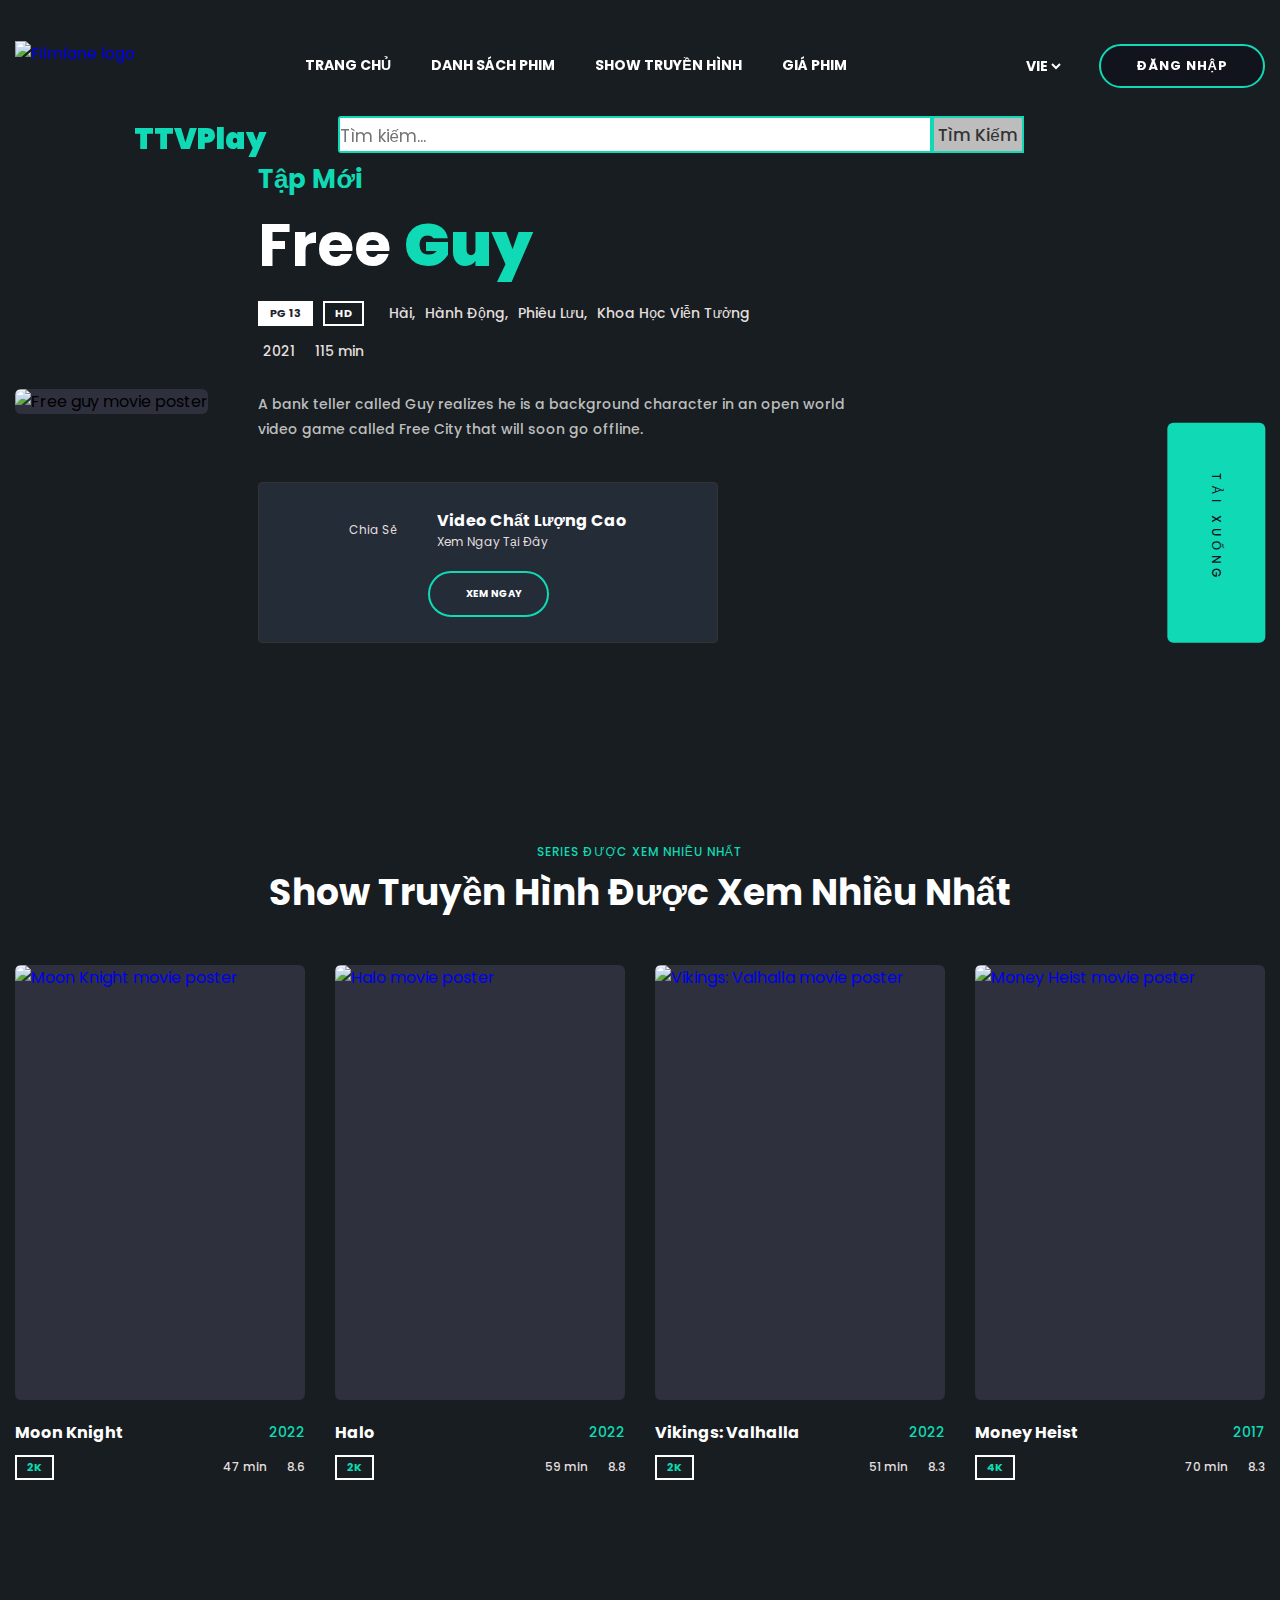
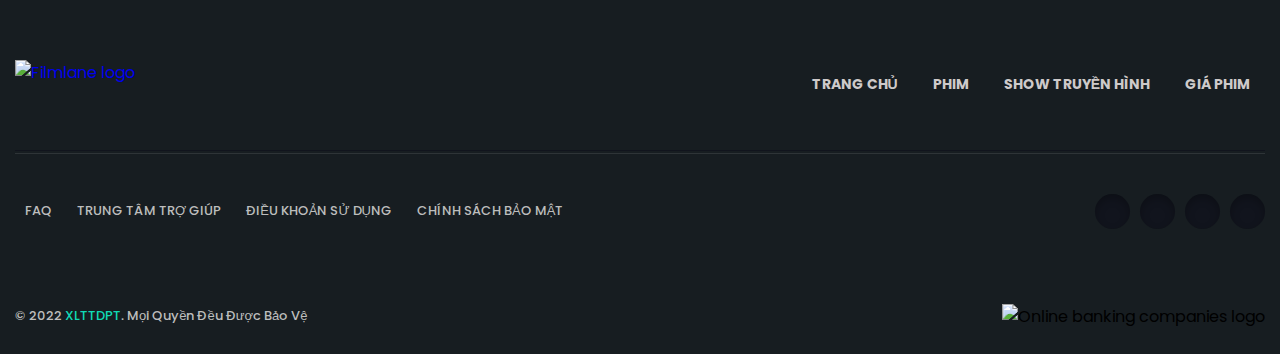
==== movie-details.html @ dd29e78f "them thanh search" ====
<!DOCTYPE html>
<html lang="en">

<head>
  <meta charset="UTF-8">
  <meta http-equiv="X-UA-Compatible" content="IE=edge">
  <meta name="viewport" content="width=device-width, initial-scale=1.0">
  <title>Filmlane - Best movie collections</title>

  <!-- 
    - favicon
  -->
  <link rel="shortcut icon" href="favicon.svg" type="image/svg+xml">

  <!-- 
    - custom css link
  -->
  <link rel="stylesheet" href="./assets/css/style.css">

  <!-- 
    - google font link
  -->
  <link rel="preconnect" href="https://fonts.googleapis.com">
  <link rel="preconnect" href="https://fonts.gstatic.com" crossorigin>
  <link href="https://fonts.googleapis.com/css2?family=Poppins:wght@400;500;600;700&display=swap" rel="stylesheet">
</head>

<body id="top">

  <!-- 
    - #HEADER
  -->

  <header class="header" data-header>
    <div class="container">

      <div class="overlay" data-overlay></div>

      <a href="./index.html" class="logo">
        <img src="./assets/images/logo.svg" alt="Filmlane logo">
      </a>

      <div class="header-actions">

       
        <div class="lang-wrapper">
          <label for="language">
            <ion-icon name="globe-outline"></ion-icon>
          </label>

          <select name="language" id="language">
            <option value="vie">VIE</option>
            <option value="en">EN</option>
          </select>
        </div>
        
        <a href="signIn.html"><button class="btn btn-primary">Đăng Nhập</button></a>

      </div>

      <button class="menu-open-btn" data-menu-open-btn>
        <ion-icon name="reorder-two"></ion-icon>
      </button>

      <nav class="navbar" data-navbar>

        <div class="navbar-top">

          <a href="./index.html" class="logo">
            <img src="./assets/images/logo.svg" alt="Filmlane logo">
          </a>

          <button class="menu-close-btn" data-menu-close-btn>
            <ion-icon name="close-outline"></ion-icon>
          </button>

        </div>

        <ul class="navbar-list">

          <li>
            <a href="./index.html" class="navbar-link">Trang Chủ</a>
          </li>

          <li>
            <a href="movie.html" class="navbar-link">Danh Sách Phim</a>
          </li>

          <li>
            <a href="tvshows.html" class="navbar-link">Show Truyền Hình</a>
          </li>
          <li>
            <a href="#" class="navbar-link">Giá Phim</a>
          </li>

        </ul>

        <ul class="navbar-social-list">
          <li>
            <a href="#" class="navbar-social-link">
              <ion-icon name="logo-twitter"></ion-icon>
            </a>
          </li>

          <li>
            <a href="#" class="navbar-social-link">
              <ion-icon name="logo-facebook"></ion-icon>
            </a>
          </li>

          <li>
            <a href="#" class="navbar-social-link">
              <ion-icon name="logo-pinterest"></ion-icon>
            </a>
          </li>

          <li>
            <a href="#" class="navbar-social-link">
              <ion-icon name="logo-instagram"></ion-icon>
            </a>
          </li>

          <li>
            <a href="#" class="navbar-social-link">
              <ion-icon name="logo-youtube"></ion-icon>
            </a>
          </li>

        </ul>

      </nav>

    </div>
    <div class="search">
      
      <div class="name-TTV">
        TTVPlay
      </div>
      <div class="search-a">
        <input type="text" placeholder="Tìm kiếm..."/>
      </div>
      
      <div class="search-b">
        Tìm Kiếm
      </div>
    </div>
  </header>





  <main>
    <article>

      <!-- 
        - #MOVIE DETAIL
      -->

      <section class="movie-detail">
        <div class="container">

          <figure class="movie-detail-banner">

            <img src="./assets/images/movie-4.png" alt="Free guy movie poster">

            <button class="play-btn">
              <ion-icon name="play-circle-outline"></ion-icon>
            </button>

          </figure>

          <div class="movie-detail-content">

            <p class="detail-subtitle">Tập Mới</p>

            <h1 class="h1 detail-title">
              Free <strong>Guy</strong>
            </h1>

            <div class="meta-wrapper">

              <div class="badge-wrapper">
                <div class="badge badge-fill">PG 13</div>

                <div class="badge badge-outline">HD</div>
              </div>

              <div class="ganre-wrapper">
                <a href="#">Hài,</a>

                <a href="#">Hành Động,</a>

                <a href="#">Phiêu Lưu,</a>

                <a href="#">Khoa Học Viễn Tưởng</a>
              </div>

              <div class="date-time">

                <div>
                  <ion-icon name="calendar-outline"></ion-icon>

                  <time datetime="2021">2021</time>
                </div>

                <div>
                  <ion-icon name="time-outline"></ion-icon>

                  <time datetime="PT115M">115 min</time>
                </div>

              </div>

            </div>

            <p class="storyline">
              A bank teller called Guy realizes he is a background character in an open world video game called Free
              City that will
              soon go offline.
            </p>

            <div class="details-actions">

              <button class="share">
                <ion-icon name="share-social"></ion-icon>

                <span>Chia Sẻ</span>
              </button>

              <div class="title-wrapper">
                <p class="title">Video Chất Lượng Cao</p>

                <p class="text">Xem Ngay Tại Đây</p>
              </div>

              <button class="btn btn-primary">
                <ion-icon name="play"></ion-icon>

                <span>Xem Ngay</span>
              </button>

            </div>

            <a href="./assets/images/movie-4.png" download class="download-btn">
              <span>Tải Xuống</span>

              <ion-icon name="download-outline"></ion-icon>
            </a>

          </div>

        </div>
      </section>





      <!-- 
        - #TV SERIES
      -->

      <section class="tv-series">
        <div class="container">

          <p class="section-subtitle">Series Được Xem Nhiều Nhất</p>

          <h2 class="h2 section-title">Show Truyền Hình Được Xem Nhiều Nhất</h2>

          <ul class="movies-list">

            <li>
              <div class="movie-card">

                <a href="./movie-details.html">
                  <figure class="card-banner">
                    <img src="./assets/images/series-1.png" alt="Moon Knight movie poster">
                  </figure>
                </a>

                <div class="title-wrapper">
                  <a href="./movie-details.html">
                    <h3 class="card-title">Moon Knight</h3>
                  </a>

                  <time datetime="2022">2022</time>
                </div>

                <div class="card-meta">
                  <div class="badge badge-outline">2K</div>

                  <div class="duration">
                    <ion-icon name="time-outline"></ion-icon>

                    <time datetime="PT47M">47 min</time>
                  </div>

                  <div class="rating">
                    <ion-icon name="star"></ion-icon>

                    <data>8.6</data>
                  </div>
                </div>

              </div>
            </li>

            <li>
              <div class="movie-card">

                <a href="./movie-details.html">
                  <figure class="card-banner">
                    <img src="./assets/images/series-2.png" alt="Halo movie poster">
                  </figure>
                </a>

                <div class="title-wrapper">
                  <a href="./movie-details.html">
                    <h3 class="card-title">Halo</h3>
                  </a>

                  <time datetime="2022">2022</time>
                </div>

                <div class="card-meta">
                  <div class="badge badge-outline">2K</div>

                  <div class="duration">
                    <ion-icon name="time-outline"></ion-icon>

                    <time datetime="PT59M">59 min</time>
                  </div>

                  <div class="rating">
                    <ion-icon name="star"></ion-icon>

                    <data>8.8</data>
                  </div>
                </div>

              </div>
            </li>

            <li>
              <div class="movie-card">

                <a href="./movie-details.html">
                  <figure class="card-banner">
                    <img src="./assets/images/series-3.png" alt="Vikings: Valhalla movie poster">
                  </figure>
                </a>

                <div class="title-wrapper">
                  <a href="./movie-details.html">
                    <h3 class="card-title">Vikings: Valhalla</h3>
                  </a>

                  <time datetime="2022">2022</time>
                </div>

                <div class="card-meta">
                  <div class="badge badge-outline">2K</div>

                  <div class="duration">
                    <ion-icon name="time-outline"></ion-icon>

                    <time datetime="PT51M">51 min</time>
                  </div>

                  <div class="rating">
                    <ion-icon name="star"></ion-icon>

                    <data>8.3</data>
                  </div>
                </div>

              </div>
            </li>

            <li>
              <div class="movie-card">

                <a href="./movie-details.html">
                  <figure class="card-banner">
                    <img src="./assets/images/series-4.png" alt="Money Heist movie poster">
                  </figure>
                </a>

                <div class="title-wrapper">
                  <a href="./movie-details.html">
                    <h3 class="card-title">Money Heist</h3>
                  </a>

                  <time datetime="2017">2017</time>
                </div>

                <div class="card-meta">
                  <div class="badge badge-outline">4K</div>

                  <div class="duration">
                    <ion-icon name="time-outline"></ion-icon>

                    <time datetime="PT70M">70 min</time>
                  </div>

                  <div class="rating">
                    <ion-icon name="star"></ion-icon>

                    <data>8.3</data>
                  </div>
                </div>

              </div>
            </li>

          </ul>

        </div>
      </section>




  <!-- 
    - #FOOTER
  -->
  <footer class="footer">

    <div class="footer-top">
      <div class="container">

        <div class="footer-brand-wrapper">

          <a href="./index.html" class="logo">
            <img src="./assets/images/logo.svg" alt="Filmlane logo">
          </a>

          <ul class="footer-list">

            <li>
              <a href="./index.html" class="footer-link">Trang Chủ</a>
            </li>

            <li>
              <a href="movie.html" class="footer-link">Phim</a>
            </li>

            <li>
              <a href="#" class="footer-link">Show Truyền Hình</a>
            </li>
            <li>
              <a href="#" class="footer-link">Giá Phim</a>
            </li>

          </ul>

        </div>

        <div class="divider"></div>

        <div class="quicklink-wrapper">

          <ul class="quicklink-list">

            <li>
              <a href="#" class="quicklink-link">Faq</a>
            </li>

            <li>
              <a href="#" class="quicklink-link">Trung Tâm Trợ Giúp</a>
            </li>

            <li>
              <a href="#" class="quicklink-link">Điều Khoản Sử Dụng</a>
            </li>

            <li>
              <a href="#" class="quicklink-link">Chính Sách Bảo Mật</a>
            </li>

          </ul>

          <ul class="social-list">

            <li>
              <a href="#" class="social-link">
                <ion-icon name="logo-facebook"></ion-icon>
              </a>
            </li>

            <li>
              <a href="#" class="social-link">
                <ion-icon name="logo-twitter"></ion-icon>
              </a>
            </li>

            <li>
              <a href="#" class="social-link">
                <ion-icon name="logo-pinterest"></ion-icon>
              </a>
            </li>

            <li>
              <a href="#" class="social-link">
                <ion-icon name="logo-linkedin"></ion-icon>
              </a>
            </li>

          </ul>

        </div>

      </div>
    </div>

    <div class="footer-bottom">
      <div class="container">

        <p class="copyright">
          &copy; 2022 <a href="#">XLTTDPT</a>. Mọi Quyền Đều Được Bảo Vệ
        </p>

        <img src="./assets/images/footer-bottom-img.png" alt="Online banking companies logo" class="footer-bottom-img">

      </div>
    </div>

  </footer>





  <!-- 
    - #GO TO TOP
  -->

  <a href="#top" class="go-top" data-go-top>
    <ion-icon name="chevron-up"></ion-icon>
  </a>





  <!-- 
    - custom js link
  -->
  <script src="./assets/js/script.js"></script>

  <!-- 
    - ionicon link
  -->
  <script type="module" src="https://unpkg.com/ionicons@5.5.2/dist/ionicons/ionicons.esm.js"></script>
  <script nomodule src="https://unpkg.com/ionicons@5.5.2/dist/ionicons/ionicons.js"></script>

</body>

</html>
---- assets/css/style.css ----
:root {

  /**
   * colors
   */

  --xamXanh: hsl(225, 25%, 9%);
  --nenDen: hsl(170, 21%, 5%);
  --xanhXanh: hsl(228, 13%, 15%);
  --xanhHoiDen: hsl(207, 19%, 11%);
  --xamNhe: hsl(0, 3%, 80%);
  --xanhHoiHoi: hsl(229, 15%, 21%);
  --xanhDenDen: hsl(216, 22%, 18%);
  --doHoiTrang: hsl(0, 7%, 88%);
  --mauChinh: hsl(169, 86%, 46%);
  --xanhDen: hsl(253, 21%, 13%);
  --xamTrang: hsl(0, 0%, 74%);
  --trang: hsl(0, 100%, 100%);
  --den: hsl(0, 0%, 0%);
  --denHoiTrang: hsl(0, 0%, 20%);

  /**
   * typography
   */

  --ff-poppins: 'Poppins', sans-serif;

  --fs-1: 36px;
  --fs-2: 32px;
  --fs-3: 30px;
  --fs-4: 24px;
  --fs-5: 20px;
  --fs-6: 18px;
  --fs-7: 16px;
  --fs-8: 15px;
  --fs-9: 14px;
  --fs-10: 13px;
  --fs-11: 12px;
  --fs-12: 11px;

  --fw-500: 500;
  --fw-700: 700;

  /**
   * transition
   */

  --transition-1: 0.15s ease;
  --transition-2: 0.25s ease-in;

  /**
   * spacing
   */

  --section-padding: 100px;

}


.logo{
 padding-bottom: 25px;
}



*, *::before, *::after {
  margin: 0;
  padding: 0;
  box-sizing: border-box;
}

li { list-style: none; }

a { text-decoration: none; }

a,
img,
span,
input,
button,
ion-icon { display: block; }

input {
  font: inherit;
  width: 100%;
  border: none;
}

select,
button {
  font: inherit;
  background: none;
  border: none;
  cursor: pointer;
}

.active-link{
  color:var(--mauChinh) !important;
  font-size: 18px !important;
}

html {
  font-family: var(--ff-poppins);
  scroll-behavior: smooth;
}

body { background: var(--xanhHoiDen); }

body.active { overflow: hidden; }




.container { padding-inline: 15px; }

/**
 * TITLES & SUBTITLES
 */

.h1,
.h2,
.h3 {
  color: var(--trang);
  line-height: 1.2;
}

.h1 { font-size: var(--fs-1); }

.h2 { font-size: var(--fs-2); }

.h3 { font-size: var(--fs-6); }

.section-subtitle {
  color: var(--mauChinh);
  font-size: var(--fs-11);
  font-weight: var(--fw-500);
  text-transform: uppercase;
  letter-spacing: 1px;
  margin-bottom: 10px;
  text-align: center;
}

.section-title { text-align: center; }

/**
 * BADGE
 */

.badge {
  color: var(--trang);
  font-size: var(--fs-12);
  font-weight: var(--fw-700);
  border: 2px solid transparent;
  padding: 2px 10px;
}

.badge-fill {
  background: var(--trang);
  color: var(--xanhXanh);
}

.badge-outline { border-color: var(--trang); }

/**
 * MOVIE META
 */

.meta-wrapper {
  display: flex;
  flex-wrap: wrap;
  justify-content: flex-start;
  align-items: center;
  gap: 15px 25px;
  margin-bottom: 50px;
}

.badge-wrapper,
.ganre-wrapper,
.date-time {
  display: flex;
  flex-wrap: wrap;
  align-items: center;
  gap: 5px 10px;
}

.ganre-wrapper > a {
  color: var(--doHoiTrang);
  font-size: var(--fs-9);
  font-weight: var(--fw-500);
  transition: var(--transition-1);
}

.ganre-wrapper > a:is(:hover, :focus) { color: var(--mauChinh); }

.date-time { gap: 15px; }

.date-time > div {
  display: flex;
  align-items: center;
  gap: 5px;
  color: var(--doHoiTrang);
  font-size: var(--fs-9);
  font-weight: var(--fw-500);
}

.date-time ion-icon {
  --ionicon-stroke-width: 50px;
  color: var(--mauChinh);
}

/**
 * BUTTONS
 */

.btn {
  color: var(--trang);
  font-size: var(--fs-11);
  font-weight: var(--fw-700);
  text-transform: uppercase;
  letter-spacing: 2px;
  display: flex;
  align-items: center;
  gap: 10px;
  padding: 16px 30px;
  border: 2px solid var(--mauChinh);
  border-radius: 50px;
  transition: var(--transition-1);
}

.btn > ion-icon { font-size: 18px; }

.btn-primary { background: var(--xamXanh); }

.btn-primary:is(:hover, :focus) {
  background: var(--mauChinh);
  color: var(--xanhDen);
}

/**
 * MOVIE CARD
 */

.movies-list {
  display: grid;
  gap: 50px;
}

.movie-card {
  height: 100%;
  display: flex;
  flex-direction: column;
  justify-content: space-between;
}

.movie-card .card-banner {
  position: relative;
  background: var(--xanhHoiHoi);
  aspect-ratio: 2 / 3;
  border-radius: 6px;
  overflow: hidden;
  margin-bottom: 20px;
  transition: var(--transition-1);
}

.movie-card .card-banner::after {
  content: "";
  position: absolute;
  inset: 0;
  transition: var(--transition-1);
}

.movie-card .card-banner:hover { box-shadow: 0 1px 2px hsla(0, 0%, 0%, 0.5); }

.movie-card .card-banner:hover::after { background: hsla(0, 0%, 100%, 0.05); }

.movie-card .card-banner img {
  width: 100%;
  height: 100%;
  object-fit: cover;
}

.movie-card .title-wrapper {
  display: flex;
  justify-content: space-between;
  align-items: center;
  gap: 20px;
  margin-bottom: 10px;
}

.movie-card .card-title {
  color: var(--trang);
  font-size: var(--fs-7);
  transition: var(--transition-1);
}

.movie-card .card-title:is(:hover, :focus) { color: var(--mauChinh); }

.movie-card .title-wrapper time {
  color: var(--mauChinh);
  font-size: var(--fs-9);
  font-weight: var(--fw-500);
}

.movie-card .card-meta {
  display: flex;
  justify-content: flex-start;
  align-items: center;
  gap: 15px;
}

.movie-card .badge { color: var(--mauChinh); }

.movie-card .duration { margin-left: auto; }

.movie-card :is(.duration, .rating) {
  display: flex;
  align-items: center;
  gap: 5px;
  color: var(--doHoiTrang);
  font-size: var(--fs-11);
  font-weight: var(--fw-500);
}

.movie-card :is(.duration, .rating) ion-icon {
  font-size: 13px;
  --ionicon-stroke-width: 50px;
  color: var(--mauChinh);
}

/**
 * CUSTOM SLIDER & SCROLLBAR
 */

.movies-list.has-scrollbar {
  display: flex;
  justify-content: flex-start;
  gap: 30px;
  overflow-x: auto;
  scroll-snap-type: inline mandatory;
  padding-bottom: 25px;
}

.has-scrollbar::-webkit-scrollbar { height: 8px; }

.has-scrollbar::-webkit-scrollbar-track {
  background: transparent;
  box-shadow: 0 0 0 2px var(--mauChinh);
  border-radius: 10px;
}

.has-scrollbar::-webkit-scrollbar-thumb {
  background: var(--doHoiTrang);
  border-radius: 10px;
  box-shadow: inset 0 1px 0 var(--den),
              inset 0 -1px 0 var(--den);
}





/*-----------------------------------*\
 * #HEADER
\*-----------------------------------*/

.header {
  position: fixed;
  top: 0;
  left: 0;
  width: 100%;
  padding-block: 25px;
  transition: var(--transition-2);
  z-index: 4;
}

.header.active {
  background: var(--xanhHoiDen);
  padding-block: 20px;
}

.header .container {
  display: flex;
  justify-content: space-between;
  align-items: center;
}

.header-actions { display: none; }

.menu-open-btn {
  color: var(--trang);
  font-size: 40px;
}

.navbar {
  position: fixed;
  top: 0;
  right: -300px;
  background: var(--xanhHoiDen);
  width: 100%;
  max-width: 300px;
  height: 100%;
  box-shadow: -1px 0 3px hsl(0, 0%, 0%, 0.2);
  transition: 0.15s ease-in;
  visibility: hidden;
  z-index: 3;
}



.navbar.active {
  right: 0;
  visibility: visible;
  transition: 0.25s ease-out;
}

.navbar-top {
  padding: 30px 25px;
  display: flex;
  justify-content: space-between;
  align-items: center;
}

.menu-close-btn {
  color: var(--trang);
  font-size: 25px;
  padding: 5px;
}

.menu-close-btn ion-icon { --ionicon-stroke-width: 80px; }

.navbar-list {
  border-top: 1px solid hsla(0, 0%, 100%, 0.1);
  margin-bottom: 30px;
}

.navbar-link {
  color: var(--trang);
  font-size: var(--fs-8);
  font-weight: var(--fw-500);
  padding: 10px 25px;
  border-bottom: 1px solid hsla(0, 0%, 100%, 0.1);
  transition: var(--transition-1);
}

.navbar-link:is(:hover, :focus) { color: var(--mauChinh); }

.navbar-social-list {
  display: flex;
  justify-content: center;
  align-items: center;
  gap: 20px;
}

.navbar-social-link {
  font-size: 20px;
  color: var(--trang);
  transition: var(--transition-1);
}

.navbar-social-link:is(:hover, :focus) { color: var(--mauChinh); }

.overlay {
  position: fixed;
  inset: 0;
  background: hsla(204, 18%, 11%, 0.8);
  opacity: 0;
  pointer-events: none;
  z-index: 1;
  transition: var(--transition-2);
}

.overlay.active {
  opacity: 1;
  pointer-events: all;
}

.body4reg{
  height: 100vh;
  display: flex;
  justify-content: center;
  align-items: center;
}

.registerContainer
{
  width: 400px;
  border-radius: 10px;
  background-color: #fff;
  padding: 40px;
}

.registerContainer h2{
  text-align: center;
  color: var(--xanhHoiDen);
}

.reg-form-ctrl
{
  width: 100%;
  padding-bottom: 30px;
}

.reg-form-ctrl input{
  width: 100%;
  height: 40px;
  font-size: 16px;
  border: none;
  outline:  none;
  border-bottom: 1px solid var(--xanhDen);
}

.reg-form-ctrl input:focus{
  width: 100%;
  height: 40px;
  font-size: 16px;
  border: none;
  outline:  none;
  border-bottom: 2px solid var(--mauChinh);
}

.reg-form-ctrl.error small
{
  color: rgb(245, 18, 18);
}


.log-btn
{
  width: 100%;
  height: 40px;
  border-radius: 30px;
  background-color: gray;
  color: #fff;
  font-size: 19px;
  font-weight: bold;
  margin: auto;
  transition: 0.4s;
}

.s-btn{
  width: 50%;
  margin: auto;
}

.sign-up-link-wrapper{
  padding-top: 10px;
  text-align: center;
}

.sign-up-link{
  font-weight: bold;
  transition: 0.4s;
}

.log-btn:hover
{
  background-color: var(--mauChinh);
}

.sign-up-link:hover{
  color: var(--mauChinh);
}


.search{
  display: flex;
  font-size: 22px;
  margin: 10px 20% 10px 10.5%;
  max-height: 37px;
}
.search-a{
  flex-grow: 9.5; 
  border-radius: 3px 0px 0px 3px;
  border: 2px solid var(--mauChinh);
}

input[type=text]:focus {
  background-color: lightblue;

}
::placeholder{
  font: var(--ff-poppins);
  font-size: 17px;
}

::placeholder:focus{
  border: 1px solid var(--mauChinh);
  font: var(--ff-poppins);
  font-size: 17px;
}


.search-b{
  color: var(--denHoiTrang);
  padding-top: 4px;
  font: 17px var(--ff-poppins);
  text-align: center;
  flex-grow: 0.5;
  background-color: var(--xamTrang);
  cursor: pointer;
  font-weight: 500;
  border-radius: 0px 3px 3x 0px;
  border: 2px solid var(--mauChinh);
}


.search-b:hover{
  background: var(--mauChinh);
  color: var(--trang);
}

.name-TTV{
  color: var(--mauChinh);
  font-size: 30px;
  font-weight: 1000;
  margin-right: 8%;
  padding-bottom: 20px;
}




/*-----------------------------------*\
 * #HERO
\*-----------------------------------*/

.hero {
  background: linear-gradient(to bottom,rgba(0,0,0,0),#151515), url('/assets/images/mau-vector-backgound-dep-hot.jpg');
  background-size: cover;
  background-position: center;
  min-height: 750px;
  height: 100vh;
  max-height: 1000px;
  display: flex;
  justify-content: flex-start;
  align-items: center;
  padding-block: var(--section-padding);
}

.hero-content { margin-top: 60px; }

.hero-subtitle {
  color: var(--mauChinh);
  font-size: var(--fs-4);
  font-weight: var(--fw-700);
  margin-bottom: 10px;
}

.hero-title { margin-bottom: 30px; }

.hero-title > strong { color: var(--mauChinh); }





/*-----------------------------------*\
 * #UPCOMING
\*-----------------------------------*/

.upcoming {
  background: url("../images/upcoming-bg.png") no-repeat;
  background-size: cover;
  background-position: center;
  padding-block: var(--section-padding);
}

.upcoming .flex-wrapper { margin-bottom: 50px; }

.upcoming .section-title { margin-bottom: 30px; }

.filter-list {
  display: flex;
  flex-wrap: wrap;
  justify-content: center;
  align-items: center;
  gap: 10px;
}

.upcoming .filter-btn {
  color: var(--trang);
  background: var(--xanhXanh);
  font-size: var(--fs-11);
  font-weight: var(--fw-500);
  border: 2px solid var(--xanhHoiHoi);
  padding: 12px 26px;
  border-radius: 50px;
}

.upcoming .filter-btn:focus { border-color: var(--mauChinh); }

.upcoming .movies-list > li {
  min-width: 100%;
  scroll-snap-align: start;
}





/*-----------------------------------*\
 * #SERVICE
\*-----------------------------------*/

.service {
  background: url("../images/service-bg.jpg") no-repeat;
  background-size: cover;
  background-position: center;
  padding-block: var(--section-padding);
}

.service-banner {
  position: relative;
  margin-bottom: 50px;
  max-width: max-content;
}

.service-banner img { width: 100%; }

.service-btn {
  position: absolute;
  bottom: 0;
  right: 86px;
  background: var(--mauChinh);
  color: var(--xamXanh);
  font-size: var(--fs-11);
  text-transform: uppercase;
  font-weight: var(--fw-500);
  letter-spacing: 5px;
  display: flex;
  align-items: center;
  gap: 5px;
  transform: rotate(0.25turn);
  transform-origin: bottom right;
  padding: 28px 35px;
  border-radius: 6px;
}

.service-btn ion-icon {
  font-size: 30px;
  transform: rotate(-0.25turn);
}

.service-subtitle {
  position: relative;
  color: var(--doHoiTrang);
  font-size: var(--fs-11);
  font-weight: var(--fw-500);
  text-transform: uppercase;
  letter-spacing: 1px;
  padding-left: 50px;
  margin-bottom: 10px;
}

.service-subtitle::before {
  content: "";
  position: absolute;
  top: 7px;
  left: 0;
  width: 40px;
  height: 3px;
  background: var(--mauChinh);
}

.service-title { margin-bottom: 20px; }

.service-text,
.service-card .card-text {
  color: var(--xamTrang);
  font-size: var(--fs-9);
  font-weight: var(--fw-500);
  line-height: 1.8;
}

.service-text { margin-bottom: 40px; }

.service-list > li:first-child {
  padding-bottom: 20px;
  border-bottom: 1px dashed hsla(0, 0%, 100%, 0.1);
  margin-bottom: 30px;
}

.service-card .card-icon {
  color: var(--trang);
  width: 85px;
  height: 85px;
  display: grid;
  place-items: center;
  font-size: 40px;
  border-radius: 50%;
  outline: 1px dashed var(--mauChinh);
  outline-offset: 5px;
  margin: 5px;
  margin-bottom: 20px;
  transition: var(--transition-2);
}

.service-card:hover .card-icon { background: var(--mauChinh); }

.service-card .card-title { margin-bottom: 10px; }





/*-----------------------------------*\
 * #TOP RATED
\*-----------------------------------*/

.top-rated {
  background: url("../images/top-rated-bg.jpg") no-repeat;
  background-size: cover;
  background-position: center;
  padding-block: var(--section-padding);
}

.top-rated .section-title { margin-bottom: 50px; }

.top-rated .filter-list {
  gap: 15px;
  margin-bottom: 50px;
}

.top-rated .filter-btn {
  position: relative;
  background: var(--nenDen);
  color: var(--xamNhe);
  font-size: var(--fs-10);
  font-weight: var(--fw-700);
  text-transform: uppercase;
  padding: 17px 25px;
  border-radius: 4px;
  box-shadow: inset 0 3px 7px hsla(0, 0%, 0%, 0.8);
}

.top-rated .filter-btn:focus {
  color: var(--mauChinh);
  text-shadow: 0 3px 25px hsla(57, 97%, 45%, 0.5);
}

.top-rated .filter-btn:focus::before,
.top-rated .filter-btn:focus::after {
  content: "";
  position: absolute;
  top: 50%;
  transform: translateY(-50%);
  background: var(--mauChinh);
  width: 2px;
  height: 15px;
}

.top-rated .filter-btn:focus::before { left: 0; }

.top-rated .filter-btn:focus::after { right: 0; }





/*-----------------------------------*\
 * #TV SEREIS
\*-----------------------------------*/

.tv-series {
  background: url("../images/tv-series-bg.jpg") no-repeat;
  background-size: cover;
  background-position: center;
  padding-block: var(--section-padding);
}

.tv-series .section-title { margin-bottom: 50px; }





/*-----------------------------------*\
 * #CTA
\*-----------------------------------*/

.cta {
  background: url("../images/cta-bg.jpg") no-repeat;
  background-size: cover;
  background-position: center;
  text-align: center;
  padding-block: 50px;
}

.cta .title-wrapper { margin-bottom: 25px; }

.cta-title {
  color: var(--xanhHoiDen);
  font-size: var(--fs-3);
  text-transform: uppercase;
  line-height: 1.2;
  margin-bottom: 5px;
}

.cta-text {
  color: var(--xanhHoiDen);
  font-size: var(--fs-9);
  font-weight: var(--fw-500);
  line-height: 1.8;
}

.cta .email-field {
  color: var(--xanhHoiDen);
  font-size: var(--fs-9);
  padding: 18px 32px;
  border-radius: 4px;
  box-shadow: 0 3px 4px hsla(0, 0%, 0%, 0.2);
  margin-bottom: 15px;
}

.cta-form-btn {
  background: var(--xanhHoiDen);
  color: var(--mauChinh);
  font-size: var(--fs-9);
  font-weight: var(--fw-700);
  text-transform: uppercase;
  letter-spacing: 1px;
  border: 2px solid var(--xanhHoiDen);
  padding: 15px 34px;
  border-radius: 4px;
  margin-inline: auto;
  transition: var(--transition-1);
}

.cta-form-btn:is(:hover, :focus) {
  background: var(--mauChinh);
  color: var(--xanhHoiDen);
}





/*-----------------------------------*\
 * #FOOTER
\*-----------------------------------*/

.footer-top {
  background: url("../images/footer-bg.jpg") no-repeat;
  background-size: cover;
  background-position: center;
  padding-block: 80px 50px;
}

.footer-brand-wrapper .logo {
  width: max-content;
  margin-inline: auto;
  margin-bottom: 60px;
}

.footer-list,
.quicklink-list,
.social-list {
  display: flex;
  flex-wrap: wrap;
  justify-content: center;
  align-items: center;
  gap: 5px;
}

.footer-link {
  color: var(--xamNhe);
  font-size: var(--fs-9);
  font-weight: var(--fw-700);
  text-transform: uppercase;
  padding: 5px 15px;
  transition: var(--transition-1);
}

:is(.footer-link, .quicklink-link, .social-link):is(:hover, :focus) { color: var(--mauChinh); }

.divider {
  height: 4px;
  margin-block: 40px;
  border-top: 1px solid var(--xamXanh);
  border-bottom: 1px solid hsla(0, 0%, 100%, 0.1);
}

.quicklink-list { margin-bottom: 20px; }

.quicklink-link {
  color: var(--xamTrang);
  font-size: var(--fs-10);
  font-weight: var(--fw-500);
  text-transform: uppercase;
  padding: 2px 10px;
  transition: var(--transition-1);
}

.social-list { column-gap: 10px; }

.social-link {
  background: var(--xamXanh);
  color: var(--xamTrang);
  font-size: 14px;
  width: 35px;
  height: 35px;
  display: grid;
  place-items: center;
  border-radius: 50%;
  box-shadow: inset 0 4px 8px hsla(0, 0%, 0%, 0.25);
  transition: var(--transition-1);
}

.footer-bottom { padding-block: 25px; }

.copyright {
  color: var(--xamTrang);
  font-size: var(--fs-10);
  font-weight: var(--fw-500);
  line-height: 1.7;
  text-align: center;
  margin-bottom: 15px;
}

.copyright > a {
  display: inline-block;
  color: var(--mauChinh);
}

.footer-bottom-img {
  max-width: max-content;
  width: 100%;
  margin-inline: auto;
}





/*-----------------------------------*\
 * #GO TO TOP
\*-----------------------------------*/

.go-top {
  position: fixed;
  bottom: 20px;
  right: 20px;
  background: var(--mauChinh);
  color: var(--xanhHoiDen);
  width: 50px;
  height: 50px;
  display: grid;
  place-items: center;
  border-radius: 50%;
  box-shadow: 0 1px 3px hsla(0, 0%, 0%, 0.5);
  opacity: 0;
  visibility: hidden;
  transition: var(--transition-2);
  z-index: 2;
}

.go-top.active {
  opacity: 1;
  visibility: visible;
}


/* ALL MOVIES*/

.all-movies-container{
  padding-top: 200px;
}

.all-movies-content-container{
  padding-top: 25px;
  padding-bottom: 50px;
}

.type-of-movie{
  padding-top: 50px;
}







/*-----------------------------------*\
 * #MOVIE DETAIL 
\*-----------------------------------*/

.movie-detail {
  background: url("../images/movie-detail-bg.png") no-repeat;
  background-size: cover;
  background-position: center;
  padding-top: 160px;
  padding-bottom: var(--section-padding);
}

.movie-detail-banner {
  position: relative;
  background: var(--xanhHoiHoi);
  max-width: 300px;
  margin-inline: auto;
  border-radius: 6px;
  overflow: hidden;
  margin-bottom: 50px;
}

.movie-detail-banner img {
  width: 100%;
  height: 100%;
  object-fit: cover;
}

.play-btn {
  position: absolute;
  inset: 0;
  display: grid;
  place-items: center;
  font-size: 120px;
  color: var(--trang);
  transition: var(--transition-1);
}

.play-btn:hover { background: hsla(0, 0%, 0%, 0.25); }

.detail-subtitle {
  font-size: var(--fs-5);
  color: var(--mauChinh);
  font-weight: var(--fw-700);
  margin-bottom: 10px;
}

.detail-title { margin-bottom: 20px; }

.detail-title strong { color: var(--mauChinh); }

.movie-detail .meta-wrapper { margin-bottom: 30px; }

.storyline {
  color: var(--xamTrang);
  font-size: var(--fs-9);
  font-weight: var(--fw-500);
  line-height: 1.8;
  margin-bottom: 40px;
}

.details-actions {
  display: flex;
  justify-content: center;
  flex-wrap: wrap;
  gap: 20px 40px;
  max-width: 460px;
  background: var(--xanhDenDen);
  padding: 25px;
  border: 1px solid var(--denHoiTrang);
  border-radius: 4px;
  margin-bottom: 30px;
}

.details-actions .share ion-icon {
  font-size: 25px;
  color: var(--trang);
  margin-inline: auto;
}

.details-actions .share span {
  color: var(--doHoiTrang);
  font-size: var(--fs-11);
  transition: var(--transition-1);
}

.details-actions .share:is(:hover, :focus) span { color: var(--mauChinh); }

.details-actions .title {
  color: var(--trang);
  font-weight: var(--fw-700);
}

.details-actions .text {
  font-size: var(--fs-11);
  color: var(--doHoiTrang);
}

.details-actions .btn-primary {
  font-size: 10px;
  padding: 13px 26px;
  letter-spacing: 0;
  background: transparent;
}

.details-actions .btn-primary:is(:hover, :focus) { background: var(--mauChinh); }

.download-btn {
  max-width: max-content;
  background: var(--mauChinh);
  color: var(--xamXanh);
  font-size: var(--fs-11);
  font-weight: var(--fw-500);
  text-transform: uppercase;
  display: flex;
  align-items: center;
  gap: 10px;
  padding: 20px 35px;
  letter-spacing: 5px;
  border-radius: 6px;
}

.download-btn ion-icon { font-size: 16px; }





/*-----------------------------------*\
 * #MEDIA QUERIES
\*-----------------------------------*/

/**
 * responsive for large than 550px screen
 */

@media (min-width: 550px) {

  /**
   * CUSTOM PROPERTY
   */

  :root {

    /**
     * typography
     */

    --fs-1: 42px;

  }



  /**
   * REUSED STYLE
   */

  .container {
    max-width: 540px;
    margin-inline: auto;
  }

  /* MOVIE CARD */

  .movies-list {
    grid-template-columns: 1fr 1fr;
    gap: 60px 30px;
  }



  /**
   * HERO
   */

  .hero { min-height: unset; }

  .hero-content { margin-top: 20px; }



  /**
   * UPCOMING
   */

  .upcoming .movies-list > li { min-width: calc(50% - 15px); }



  /**
   * SERVICE
   */

  .service-list > li:first-child { padding-bottom: 30px; }

  .service-card {
    display: flex;
    align-items: center;
    gap: 20px;
  }

  .service-card .card-icon { margin-bottom: 0; }

  .service-card .card-content { width: calc(100% - 115px); }



  /**
   * MOVIE DETAIL
   */

  .detail-subtitle { --fs-5: 22px; }

  .detail-title { --fs-1: 46px; }

}





/**
 * responsive for large than 768px screen
 */

@media (min-width: 768px) {

  /**
   * CUSTOM PROPERTY
   */

  :root {

    /**
     * typography
     */

    --fs-2: 36px;

  }



  /**
   * REUSED STYLE
   */

  .container { max-width: 720px; }



  /**
   * HEADER
   */

  .header .container { gap: 30px; }

  .header-actions {
    display: flex;
    margin-left: auto;
    align-items: center;
    gap: 35px;
  }

  .header-actions .btn-primary { display: none; }

  .search-btn {
    position: relative;
    color: var(--trang);
  }

  .search-btn ion-icon { --ionicon-stroke-width: 80px; }

  .search-btn::after {
    content: "";
    position: absolute;
    top: 1px;
    right: -20px;
    background: hsla(0, 0%, 100%, 0.1);
    width: 2px;
    height: 14px;
  }

  .lang-wrapper {
    display: flex;
    align-items: center;
    gap: 5px;
  }

  .lang-wrapper label {
    color: var(--mauChinh);
    font-size: 20px;
  }

  .lang-wrapper select {
    color: var(--trang);
    font-size: var(--fs-9);
    font-weight: var(--fw-700);
  }

  .lang-wrapper option { color: var(--den); }



  /**
   * HERO
   */

  .hero-content { margin-top: 90px; }



  /**
   * SERVICE
   */

  .service-btn {
    right: -20px;
    padding: 40px 50px;
  }  

  .service-content { padding-inline: 40px; }



  /**
   * CTA
   */

  .cta-form {
    position: relative;
    max-width: 530px;
    margin-inline: auto;
  }

  .cta .email-field { margin-bottom: 0; }

  .cta-form-btn {
    position: absolute;
    top: 2px;
    right: 2px;
    bottom: 2px;
  }



  /**
   * FOOTER
   */

  .footer-brand-wrapper .logo { margin: 0; }

  .footer-brand-wrapper,
  .quicklink-wrapper,
  .footer-bottom .container {
    display: flex;
    justify-content: space-between;
    align-items: center;
  }

  .quicklink-list { margin-bottom: 0; }

  .copyright { margin-bottom: 0; }

  .footer-bottom-img { margin-inline: 0; }



  /**
   * MOVIE DETAIL
   */

  .detail-subtitle { --fs-5: 26px; }

  .detail-title { --fs-1: 50px; }

}





/**
 * responsive for large than 992px screen
 */

@media (min-width: 992px) {

  /**
   * REUSED STYLE
   */

  .container { max-width: 960px; }

  /* MOVIE CARD */

  .movies-list { grid-template-columns: repeat(3, 1fr); }



  /**
   * HEADER
   */

  .header.active { padding-block: 5px; }

  .menu-open-btn,
  .navbar-top,
  .navbar-social-list { display: none; }

  .navbar {
    all: unset;
    margin-left: auto;
  }

  .header-actions {
    order: 1;
    margin-left: 0;
  }

  .navbar-list {
    all: unset;
    display: flex;
    align-items: center;
    gap: 10px;
  }

  .navbar-link {
    border-bottom: none;
    font-size: var(--fs-9);
    font-weight: var(--fw-700);
    text-transform: uppercase;
    padding: 30px 15px;
  }

  .overlay { display: none; }



  /**
   * HERO
   */

  .hero { background-position: right; }

  .hero .container { width: 950px; }

  .hero-content {
    margin-top: 100px;
    max-width: 600px;
  }



  /**
   * UPCOMING
   */

  .upcoming .flex-wrapper {
    display: flex;
    justify-content: space-between;
    align-items: center;
  }

  .upcoming :is(.section-subtitle, .section-title) { text-align: left; }

  .upcoming .section-title { margin-bottom: 0; }

  .upcoming .movies-list > li { min-width: calc(33.33% - 20px); }



  /**
   * SERVICE
   */

  .service .container {
    display: flex;
    justify-content: space-between;
    align-items: center;
    gap: 70px;
  }

  .service-content {
    padding-inline: 0;
    width: calc(100% - 470px);
  }

  .service-banner { margin-bottom: 0; }

  .service-btn { right: 111px; }



  /**
   * CTA
   */

  .cta { text-align: left; }

  .cta .container {
    display: flex;
    justify-content: space-between;
    align-items: center;
  }

  .cta .title-wrapper {
    margin-bottom: 0;
    width: 100%;
  }

  .cta-form {
    margin-inline: 0;
    max-width: unset;
    width: 100%;
  }



  /**
   * MOVIE DETAIL
   */

  .movie-detail { padding-bottom: 200px; }

  .movie-detail .container {
    position: relative;
    display: flex;
    align-items: center;
    gap: 50px;
  }

  .movie-detail-banner,
  .details-actions { margin: 0; }

  .download-btn {
    position: absolute;
    left: 15px;
    bottom: -80px;
  }

}





/**
 * responsive for large than 1200px screen
 */

@media (min-width: 1200px) {

  /**
   * CUSTOM PROPERTY
   */

  :root {

    /**
     * typography
     */

    --fs-1: 60px;
    --fs-4: 26px;

  }



  /**
   * REUSED STYLE
   */

  .container { max-width: 1320px; }

  /* MOVIE CARD */

  .movies-list { grid-template-columns: repeat(4, 1fr); }



  /**
   * HEADER
   */

  .navbar { margin-inline: auto; }

  .header-actions .btn-primary {
    display: block;
    --fs-11: 13px;
    padding: 10px 35px;
    letter-spacing: 1px;
  }



  /**
   * HERO
   */

  .hero .container { width: 1320px; }



  /**
   * UPCOMING
   */

  .upcoming .movies-list > li { min-width: calc(25% - 22.5px); }



  /**
   * SERVICE
   */

  .service-content { width: calc(100% - 700px); }

  .service-btn { right: -20px; }

  .service-list,
  .service-title { max-width: 480px; }



  /**
   * CTA
   */

  .cta .container { max-width: 1150px; }



  /**
   * MOVIE DETAIL
   */

  .movie-detail { padding-bottom: var(--section-padding); }

  .movie-detail-content { max-width: 620px; }

  .detail-title { --fs-1: 60px; }

  .download-btn {
    left: auto;
    right: 15px;
    bottom: 0;
    transform: rotate(0.25turn) translateY(100%);
    transform-origin: bottom right;
    padding: 40px 50px;
  }

  .download-btn ion-icon {
    font-size: 30px;
    transform: rotate(-0.25turn);
  }

}

/* TV shows */


.domestic{
  margin-top: 200px;
  margin-bottom: 100px;
}

.foreign{
  margin-bottom: 100px;
}

.section-title-domestic{
  margin-bottom: 50px;
  text-align: center;
}
.section-title-foreign{
  margin-bottom: 50px;
  text-align: center;
}
.TVshows-list {
  display: grid;
  gap: 50px;
}

.TVshows-card {
  height: 100%;
  display: flex;
  flex-direction: column;
  justify-content: space-between;
}

.TVshows-card .card-banner {
  position: relative;
  background: var(--xanhHoiHoi);
  aspect-ratio: 2 / 3;
  border-radius: 6px;
  overflow: hidden;
  margin-bottom: 20px;
  transition: var(--transition-1);
}

.TVshows-card .card-banner::after {
  content: "";
  position: absolute;
  inset: 0;
  transition: var(--transition-1);
}

.TVshows-card .card-banner:hover { box-shadow: 0 1px 2px hsla(0, 0%, 0%, 0.5); }

.TVshows-card.card-banner:hover::after { background: hsla(0, 0%, 100%, 0.05); }

.TVshows-card .card-banner img {
  width: 100%;
  height: 100%;
  object-fit: cover;
}

.TVshows-card .title-wrapper {
  display: flex;
  justify-content: space-between;
  align-items: center;
  gap: 20px;
  margin-bottom: 10px;
}

.TVshows-card .card-title {
  color: var(--trang);
  font-size: var(--fs-7);
  transition: var(--transition-1);
}

.TVshows-card .card-title:is(:hover, :focus) { color: var(--mauChinh); }

.TVshows-card .title-wrapper time {
  color: var(--mauChinh);
  font-size: var(--fs-9);
  font-weight: var(--fw-500);
}

.TVshows-card .card-meta {
  display: flex;
  justify-content: flex-start;
  align-items: center;
  gap: 15px;
}

.TVshows-card .badge { color: var(--mauChinh); }

.TVshows-card .duration { margin-left: auto; }

.TVshows-card :is(.duration, .rating) {
  display: flex;
  align-items: center;
  gap: 5px;
  color: var(--doHoiTrang);
  font-size: var(--fs-11);
  font-weight: var(--fw-500);
}

.TVshows-card :is(.duration, .rating) ion-icon {
  font-size: 13px;
  --ionicon-stroke-width: 50px;
  color: var(--mauChinh);
}


.TVshows-list.has-scrollbar {
  display: flex;
  justify-content: flex-start;
  gap: 30px;
  overflow-x: auto;
  scroll-snap-type: inline mandatory;
  padding-bottom: 25px;
}

.TVshows-list {   
  grid-template-columns: repeat(4, 1fr);
 }


/* TVSHOWS-DETAILS
 */
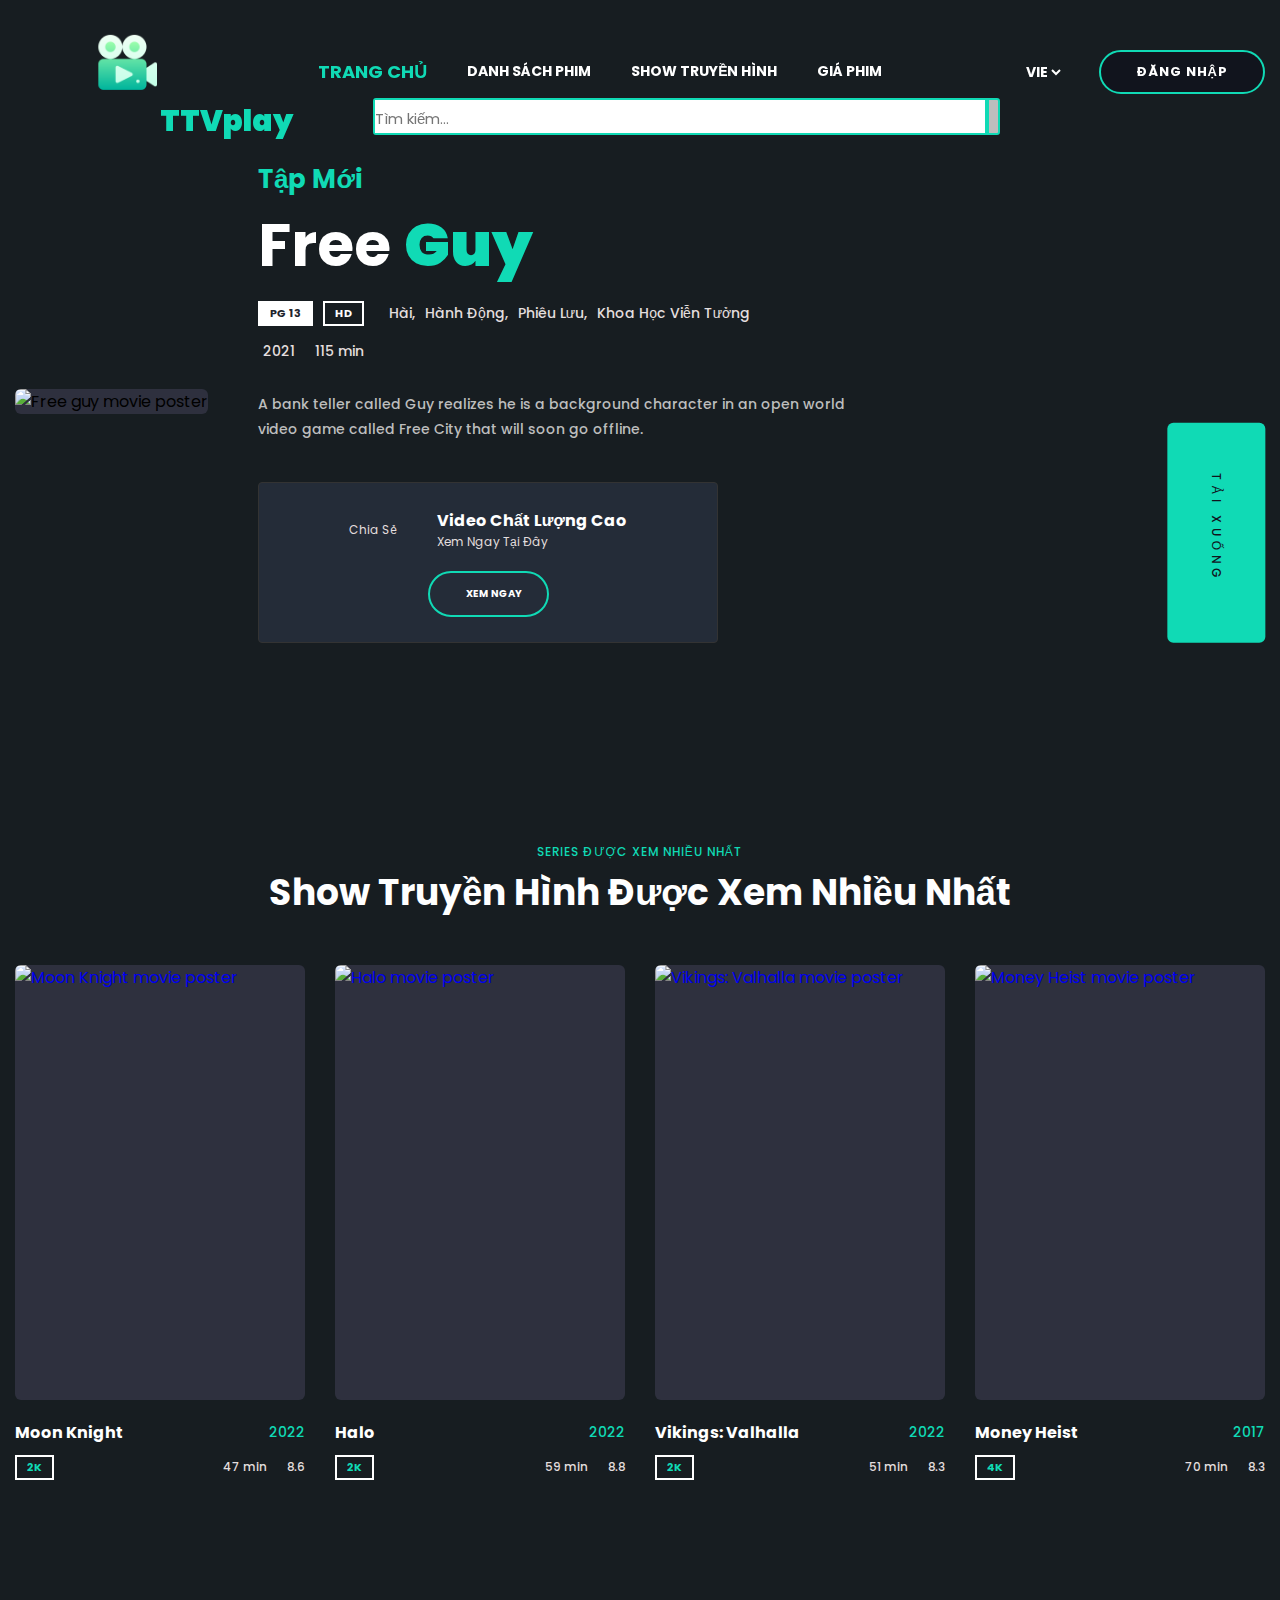
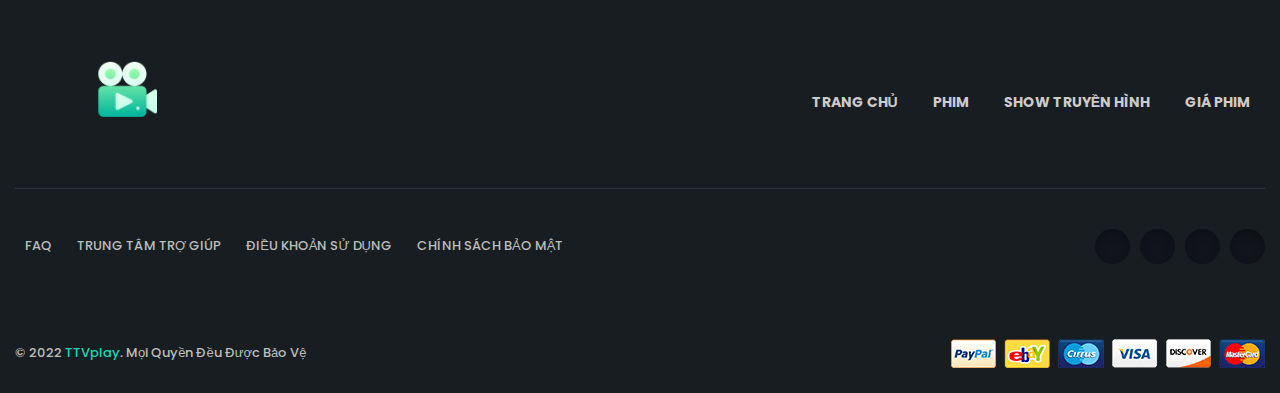
==== commit 63fddb36: "sua folder anh" ====
--- a/movie-details.html
+++ b/movie-details.html
@@ -5,7 +5,7 @@
   <meta charset="UTF-8">
   <meta http-equiv="X-UA-Compatible" content="IE=edge">
   <meta name="viewport" content="width=device-width, initial-scale=1.0">
-  <title>Filmlane - Best movie collections</title>
+  <title>TTVplay - Phim Gì Cũng Có</title>
 
   <!-- 
     - favicon
@@ -37,27 +37,28 @@
       <div class="overlay" data-overlay></div>
 
       <a href="./index.html" class="logo">
-        <img src="./assets/images/logo.svg" alt="Filmlane logo">
+        <img src="/assets/images/index-images/logo.svg" alt="Filmlane logo">
       </a>
 
       <div class="header-actions">
 
-       
+
         <div class="lang-wrapper">
           <label for="language">
             <ion-icon name="globe-outline"></ion-icon>
           </label>
+
 
           <select name="language" id="language">
             <option value="vie">VIE</option>
             <option value="en">EN</option>
           </select>
         </div>
-        
-        <a href="signIn.html"><button class="btn btn-primary">Đăng Nhập</button></a>
+
+       <a href="signIn.html"><button class="btn btn-primary">Đăng Nhập</button></a>
 
       </div>
-
+    
       <button class="menu-open-btn" data-menu-open-btn>
         <ion-icon name="reorder-two"></ion-icon>
       </button>
@@ -67,7 +68,7 @@
         <div class="navbar-top">
 
           <a href="./index.html" class="logo">
-            <img src="./assets/images/logo.svg" alt="Filmlane logo">
+            <img src="/assets/images/index-images/logo.svg" alt="Filmlane logo">
           </a>
 
           <button class="menu-close-btn" data-menu-close-btn>
@@ -79,7 +80,7 @@
         <ul class="navbar-list">
 
           <li>
-            <a href="./index.html" class="navbar-link">Trang Chủ</a>
+            <a href="./index.html" class="navbar-link active-link">Trang Chủ</a>
           </li>
 
           <li>
@@ -87,10 +88,12 @@
           </li>
 
           <li>
+
             <a href="tvshows.html" class="navbar-link">Show Truyền Hình</a>
-          </li>
-          <li>
-            <a href="#" class="navbar-link">Giá Phim</a>
+
+          </li>
+          <li>
+            <a href="pricing.html" class="navbar-link">Giá Phim</a>
           </li>
 
         </ul>
@@ -129,23 +132,24 @@
         </ul>
 
       </nav>
-
+      
     </div>
+    
     <div class="search">
-      
+
       <div class="name-TTV">
-        TTVPlay
+        TTVplay
       </div>
+
       <div class="search-a">
         <input type="text" placeholder="Tìm kiếm..."/>
       </div>
       
       <div class="search-b">
-        Tìm Kiếm
+        <ion-icon name="search-outline" class="s-icon"></ion-icon>
       </div>
     </div>
   </header>
-
 
 
 
@@ -422,9 +426,11 @@
 
 
 
+
   <!-- 
     - #FOOTER
   -->
+
   <footer class="footer">
 
     <div class="footer-top">
@@ -433,7 +439,7 @@
         <div class="footer-brand-wrapper">
 
           <a href="./index.html" class="logo">
-            <img src="./assets/images/logo.svg" alt="Filmlane logo">
+            <img src="/assets/images/index-images/logo.svg" alt="Filmlane logo">
           </a>
 
           <ul class="footer-list">
@@ -447,10 +453,10 @@
             </li>
 
             <li>
-              <a href="#" class="footer-link">Show Truyền Hình</a>
-            </li>
-            <li>
-              <a href="#" class="footer-link">Giá Phim</a>
+              <a href="tvshows.html" class="footer-link">Show Truyền Hình</a>
+            </li>
+            <li>
+              <a href="pricing.html" class="footer-link">Giá Phim</a>
             </li>
 
           </ul>
@@ -518,10 +524,10 @@
       <div class="container">
 
         <p class="copyright">
-          &copy; 2022 <a href="#">XLTTDPT</a>. Mọi Quyền Đều Được Bảo Vệ
+          &copy; 2022 <a href="#">TTVplay</a>. Mọi Quyền Đều Được Bảo Vệ
         </p>
 
-        <img src="./assets/images/footer-bottom-img.png" alt="Online banking companies logo" class="footer-bottom-img">
+        <img src="/assets/images/index-images/footer-bottom-img.png" alt="Online banking companies logo" class="footer-bottom-img">
 
       </div>
     </div>
--- a/assets/css/style.css
+++ b/assets/css/style.css
@@ -565,7 +565,7 @@
 .search{
   display: flex;
   font-size: 22px;
-  margin: 10px 20% 10px 10.5%;
+  margin: -20px 280px 5px 160px;
   max-height: 37px;
 }
 .search-a{
@@ -574,19 +574,10 @@
   border: 2px solid var(--mauChinh);
 }
 
-input[type=text]:focus {
-  background-color: lightblue;
-
-}
+
 ::placeholder{
   font: var(--ff-poppins);
-  font-size: 17px;
-}
-
-::placeholder:focus{
-  border: 1px solid var(--mauChinh);
-  font: var(--ff-poppins);
-  font-size: 17px;
+  font-size: 15px;
 }
 
 
@@ -599,8 +590,14 @@
   background-color: var(--xamTrang);
   cursor: pointer;
   font-weight: 500;
-  border-radius: 0px 3px 3x 0px;
+  border-radius: 0px 3px 3px 0px;
   border: 2px solid var(--mauChinh);
+}
+
+.s-icon
+{
+  padding-top: 4px;
+  margin: auto;
 }
 
 
@@ -613,9 +610,14 @@
   color: var(--mauChinh);
   font-size: 30px;
   font-weight: 1000;
-  margin-right: 8%;
-  padding-bottom: 20px;
-}
+  margin-right: 80px;
+  margin-bottom: 10px;
+}
+
+.logo{
+  margin-top: 8px ;
+}
+
 
 
 
@@ -625,7 +627,7 @@
 \*-----------------------------------*/
 
 .hero {
-  background: linear-gradient(to bottom,rgba(0,0,0,0),#151515), url('/assets/images/mau-vector-backgound-dep-hot.jpg');
+  background: linear-gradient(to bottom,rgba(0,0,0,0),#151515), url('/assets/images/index-images/mau-vector-backgound-dep-hot.jpg');
   background-size: cover;
   background-position: center;
   min-height: 750px;
@@ -1867,3 +1869,157 @@
 /* TVSHOWS-DETAILS
  */
 
+
+
+ /* PRICING */
+ .pricing {
+  background: linear-gradient(to bottom,rgba(0,0,0,0),var(--xanhHoiDen)), url('/assets/images/pricing-images/background-min.png');;
+  background-size: cover;
+  background-position: center;
+  min-height: 500px;
+  height: 100vh;
+  max-height: 1000px;
+  display: flex;
+  justify-content: flex-start;
+  align-items: center;
+  padding-block: var(--section-padding);
+  padding-top: 200px;
+}
+
+.pricing-content { margin-top: 60px; }
+
+.pricing-subtitle {
+  color: var(--mauChinh);
+  font-size: var(--fs-4);
+  font-weight: var(--fw-700);
+  margin-bottom: 10px;
+}
+
+.pricing-title { 
+  margin-left: 1.7em ; 
+  line-height: 100px;
+}
+
+.pricing-title > strong { color: var(--mauChinh); }
+
+.pricings-list {
+  display: grid;
+  gap: 50px;
+}
+
+.pricing-card {
+  height: 100%;
+  display: flex;
+  flex-direction: column;
+  justify-content: space-between;
+}
+
+.pricing-card .card-banner {
+  position: relative;
+  background: var(--xanhHoiHoi);
+  aspect-ratio: 2 / 3;
+  border-radius: 6px;
+  overflow: hidden;
+  margin-bottom: 20px;
+  transition: var(--transition-1);
+}
+
+.pricing-card .card-banner::after {
+  content: "";
+  position: absolute;
+  inset: 0;
+  transition: var(--transition-1);
+}
+
+.pricing-card .card-banner:hover { box-shadow: 0 1px 2px hsla(0, 0%, 0%, 0.5); }
+
+.pricing-card .card-banner:hover::after { background: hsla(0, 0%, 100%, 0.05); }
+
+.pricing-card .card-banner img {
+  width: 100%;
+  height: 100%;
+  object-fit: cover;
+}
+
+.pricing-card .title-wrapper {
+  display: flex;
+  justify-content: space-between;
+  align-items: center;
+  gap: 20px;
+  margin-bottom: 10px;
+}
+
+.pricing-card .card-title {
+  color: var(--trang);
+  font-size: var(--fs-7);
+  transition: var(--transition-1);
+}
+
+.pricing-card .card-title:is(:hover, :focus) { color: var(--mauChinh); }
+
+.pricing-card .title-wrapper time {
+  color: var(--mauChinh);
+  font-size: var(--fs-9);
+  font-weight: var(--fw-500);
+}
+
+.pricing-card .card-meta {
+  display: flex;
+  justify-content: flex-start;
+  align-items: center;
+  gap: 15px;
+}
+
+.pricing-card .badge { color: var(--mauChinh); }
+
+.pricing-card .duration { margin-left: auto; }
+
+.card-price .card-price-btn{
+  font-size: 13px;
+  font-weight: 600;
+  margin-top: 20px;
+  width: 100%;
+  color: white;
+  background: var(--xamXanh);
+  text-align: center;
+  padding: 12px 16px;
+  border: 2px solid var(--mauChinh);
+  border-radius: 100px;
+}
+
+.card-price-btn:hover{
+  color:  var(--den);
+  background-color: var(--mauChinh);
+}
+
+.pricing-card :is(.duration, .rating) {
+  display: flex;
+  align-items: center;
+  gap: 5px;
+  color: var(--doHoiTrang);
+  font-size: var(--fs-11);
+  font-weight: var(--fw-500);
+}
+
+.pricing-card :is(.duration, .rating) ion-icon {
+  font-size: 13px;
+  --ionicon-stroke-width: 50px;
+  color: var(--mauChinh);
+}
+
+
+.pricings-list.has-scrollbar {
+  display: flex;
+  justify-content: flex-start;
+  gap: 30px;
+  overflow-x: auto;
+  scroll-snap-type: inline mandatory;
+  padding-bottom: 25px;
+  padding-top: 25px;
+}
+
+.pricing-content > .container{
+  padding-bottom: 50px;
+}
+
+
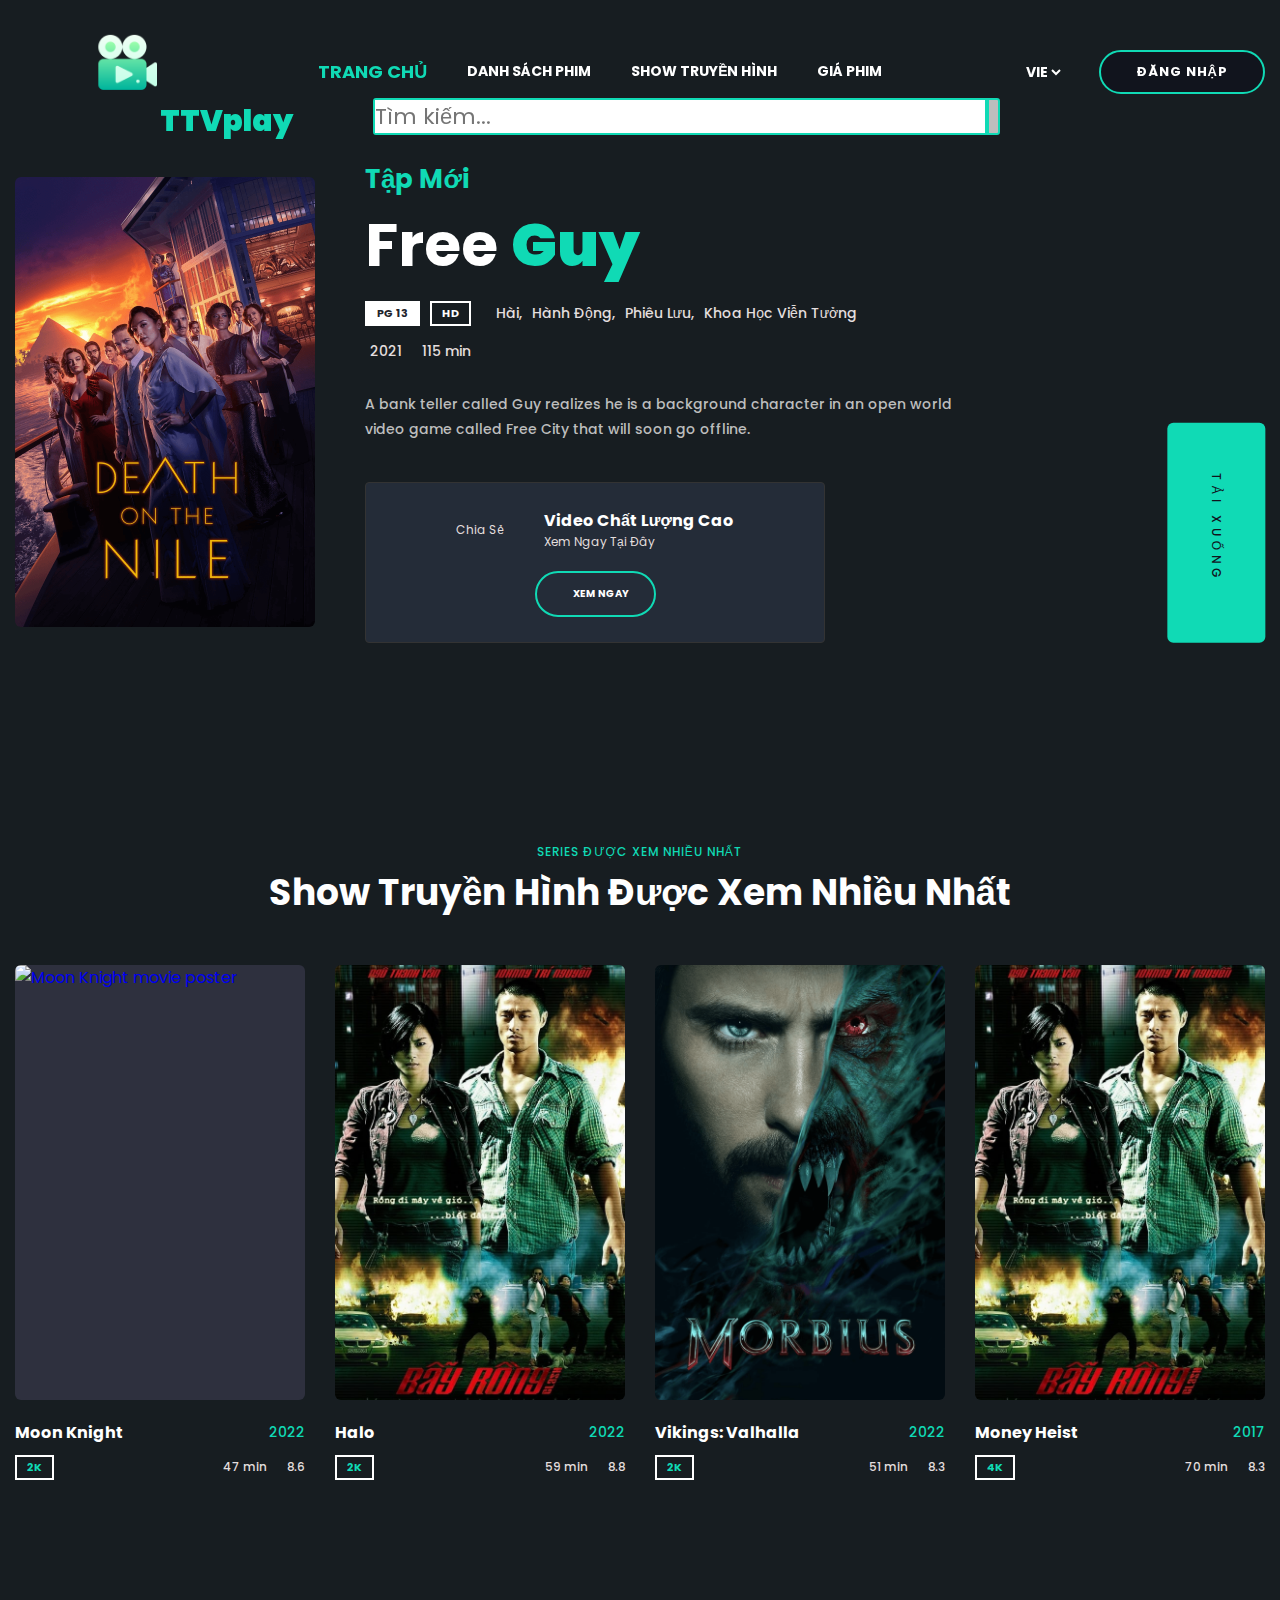
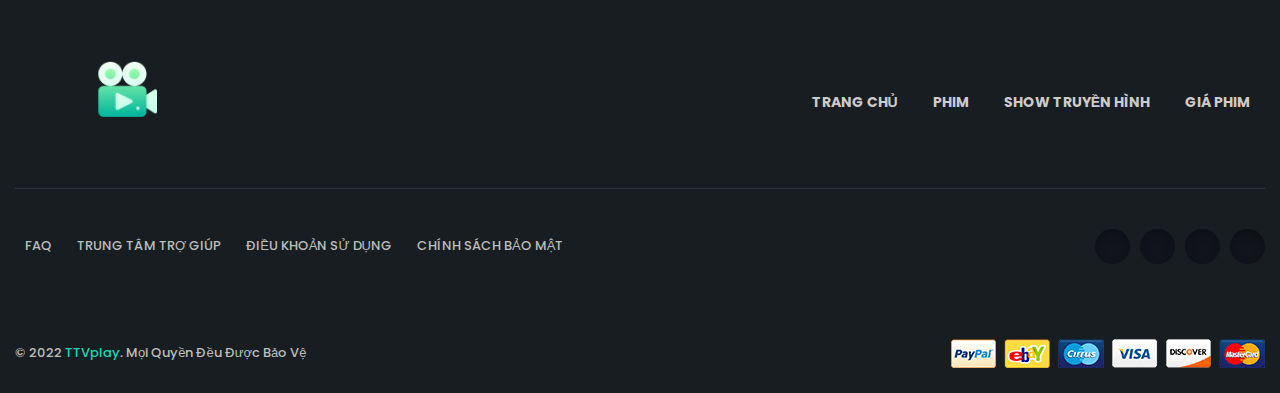
==== commit 79e887f0: "fixBug" ====
--- a/movie-details.html
+++ b/movie-details.html
@@ -37,7 +37,7 @@
       <div class="overlay" data-overlay></div>
 
       <a href="./index.html" class="logo">
-        <img src="/assets/images/index-images/logo.svg" alt="Filmlane logo">
+        <img src="./assets/images/index-images/logo.svg" alt="Filmlane logo">
       </a>
 
       <div class="header-actions">
@@ -68,7 +68,7 @@
         <div class="navbar-top">
 
           <a href="./index.html" class="logo">
-            <img src="/assets/images/index-images/logo.svg" alt="Filmlane logo">
+            <img src="./assets/images/index-images/logo.svg" alt="Filmlane logo">
           </a>
 
           <button class="menu-close-btn" data-menu-close-btn>
@@ -166,7 +166,7 @@
 
           <figure class="movie-detail-banner">
 
-            <img src="./assets/images/movie-4.png" alt="Free guy movie poster">
+            <img src="./assets/images/index-images/movie-7.png" alt="Free guy movie poster">
 
             <button class="play-btn">
               <ion-icon name="play-circle-outline"></ion-icon>
@@ -246,7 +246,7 @@
 
             </div>
 
-            <a href="./assets/images/movie-4.png" download class="download-btn">
+            <a href="./assets/images/movie-images/PHD6.jpg" download class="download-btn">
               <span>Tải Xuống</span>
 
               <ion-icon name="download-outline"></ion-icon>
@@ -315,7 +315,7 @@
 
                 <a href="./movie-details.html">
                   <figure class="card-banner">
-                    <img src="./assets/images/series-2.png" alt="Halo movie poster">
+                    <img src="./assets/images/pricing-images/Bẫy rồng.jpg" alt="Halo movie poster">
                   </figure>
                 </a>
 
@@ -351,7 +351,7 @@
 
                 <a href="./movie-details.html">
                   <figure class="card-banner">
-                    <img src="./assets/images/series-3.png" alt="Vikings: Valhalla movie poster">
+                    <img src="./assets/images/index-images/movie-2.png" alt="Vikings: Valhalla movie poster">
                   </figure>
                 </a>
 
@@ -387,7 +387,7 @@
 
                 <a href="./movie-details.html">
                   <figure class="card-banner">
-                    <img src="./assets/images/series-4.png" alt="Money Heist movie poster">
+                    <img src="./assets/images/pricing-images/Bẫy rồng.jpg" alt="Money Heist movie poster">
                   </figure>
                 </a>
 
@@ -439,7 +439,7 @@
         <div class="footer-brand-wrapper">
 
           <a href="./index.html" class="logo">
-            <img src="/assets/images/index-images/logo.svg" alt="Filmlane logo">
+            <img src="./assets/images/index-images/logo.svg" alt="Filmlane logo">
           </a>
 
           <ul class="footer-list">
@@ -527,7 +527,7 @@
           &copy; 2022 <a href="#">TTVplay</a>. Mọi Quyền Đều Được Bảo Vệ
         </p>
 
-        <img src="/assets/images/index-images/footer-bottom-img.png" alt="Online banking companies logo" class="footer-bottom-img">
+        <img src="./assets/images/index-images/footer-bottom-img.png" alt="Online banking companies logo" class="footer-bottom-img">
 
       </div>
     </div>
--- a/assets/css/style.css
+++ b/assets/css/style.css
@@ -475,7 +475,11 @@
 }
 
 .body4reg{
+  background: linear-gradient(rgba(0,0,0,0), var(--xanhHoiDen)), url(/assets/images/signUpIn/1234.jpg);
+  background-size: cover;
+  background-position: center;
   height: 100vh;
+  width: 100%;
   display: flex;
   justify-content: center;
   align-items: center;
@@ -575,12 +579,6 @@
 }
 
 
-::placeholder{
-  font: var(--ff-poppins);
-  font-size: 15px;
-}
-
-
 .search-b{
   color: var(--denHoiTrang);
   padding-top: 4px;
@@ -627,7 +625,7 @@
 \*-----------------------------------*/
 
 .hero {
-  background: linear-gradient(to bottom,rgba(0,0,0,0),#151515), url('/assets/images/index-images/mau-vector-backgound-dep-hot.jpg');
+  background: linear-gradient(to bottom,rgba(0,0,0,0),#151515), url("../images/index-images/Bigbang_ (15).jpg");
   background-size: cover;
   background-position: center;
   min-height: 750px;
@@ -1064,6 +1062,33 @@
 
 /* ALL MOVIES*/
 
+.movie-welcome {
+  background: linear-gradient(to bottom,rgba(0,0,0,0),var(--xanhHoiDen)), url("../images/movie-images/cuopBienVungCaribebean.jpg");;
+  background-size: cover;
+  background-position: center;
+  min-height: 500px;
+  height: 100vh;
+  max-height: 1000px;
+  display: flex;
+  justify-content: flex-start;
+  align-items: center;
+  padding-block: var(--section-padding);
+  padding-top: 200px;
+}
+
+.movie-content { margin-top: 40px; }
+
+
+.movie-title { 
+  margin-left: 1.7em ; 
+  line-height: 100px;
+}
+
+.movie-title > strong { color: var(--mauChinh); }
+
+
+
+
 .all-movies-container{
   padding-top: 200px;
 }
@@ -1873,7 +1898,7 @@
 
  /* PRICING */
  .pricing {
-  background: linear-gradient(to bottom,rgba(0,0,0,0),var(--xanhHoiDen)), url('/assets/images/pricing-images/background-min.png');;
+  background: linear-gradient(to bottom,rgba(0,0,0,0),var(--xanhHoiDen)), url("../images/pricing-images/background-min.png");;
   background-size: cover;
   background-position: center;
   min-height: 500px;
@@ -1886,7 +1911,7 @@
   padding-top: 200px;
 }
 
-.pricing-content { margin-top: 60px; }
+.pricing-content { margin-top: 40px; }
 
 .pricing-subtitle {
   color: var(--mauChinh);
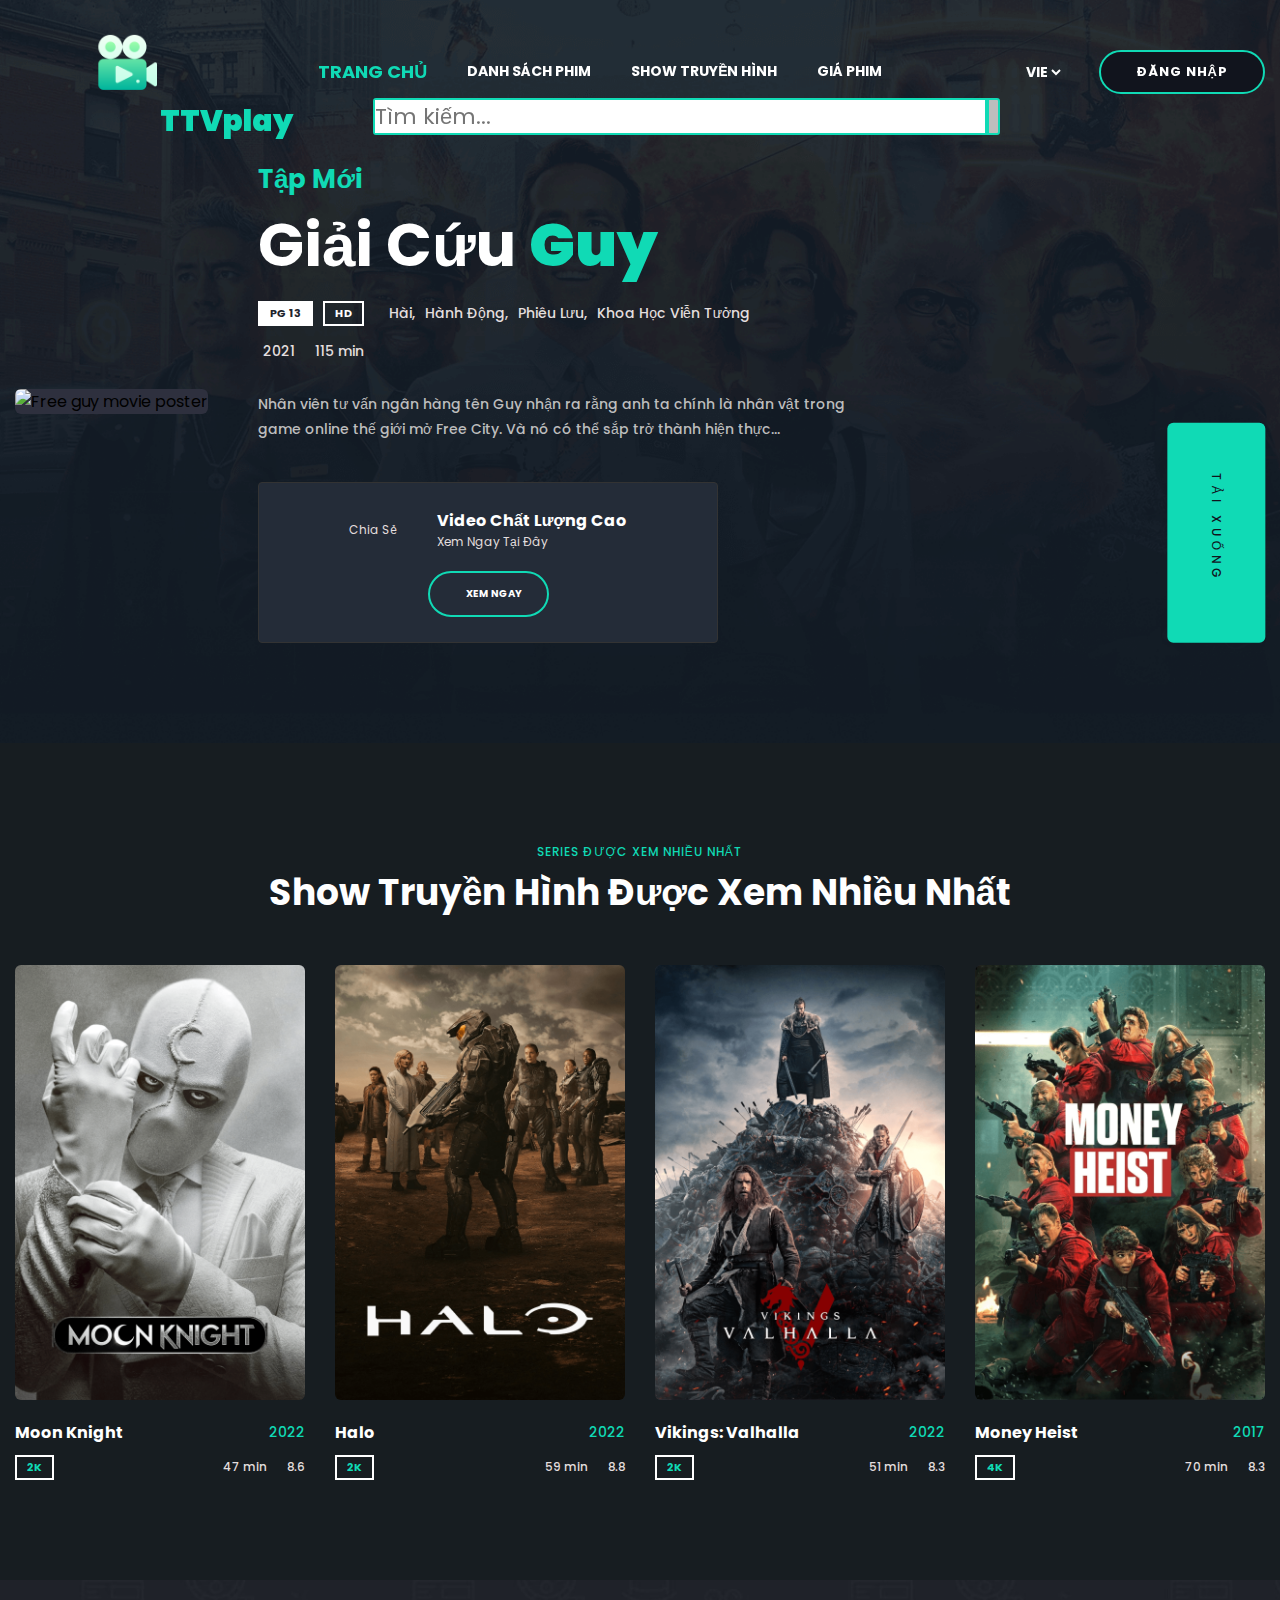
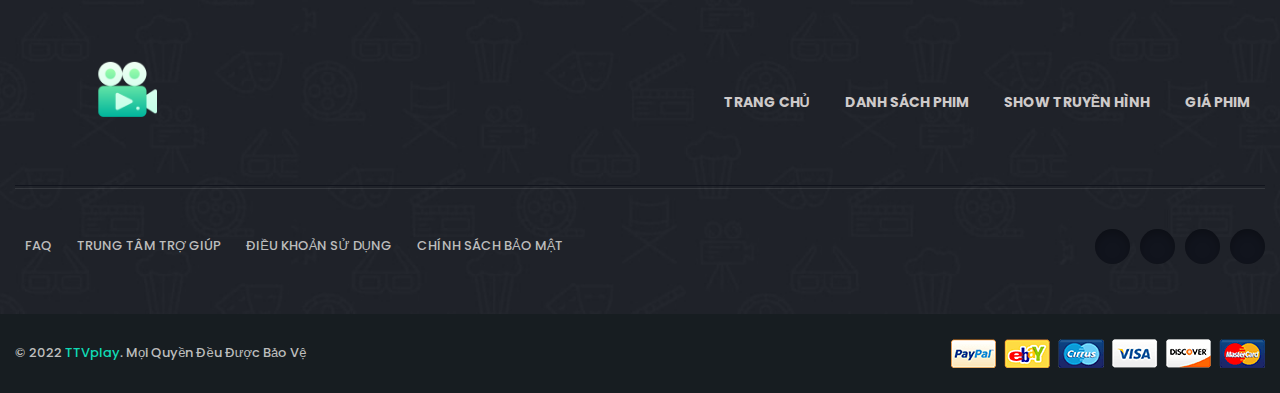
==== commit 683adaa2: "add" ====
--- a/movie-details.html
+++ b/movie-details.html
@@ -166,7 +166,7 @@
 
           <figure class="movie-detail-banner">
 
-            <img src="./assets/images/index-images/movie-7.png" alt="Free guy movie poster">
+            <img src="./assets/images/pricing-images/Giải cứu Guy.jpg" alt="Free guy movie poster">
 
             <button class="play-btn">
               <ion-icon name="play-circle-outline"></ion-icon>
@@ -179,7 +179,7 @@
             <p class="detail-subtitle">Tập Mới</p>
 
             <h1 class="h1 detail-title">
-              Free <strong>Guy</strong>
+              Giải Cứu <strong>Guy</strong>
             </h1>
 
             <div class="meta-wrapper">
@@ -219,9 +219,8 @@
             </div>
 
             <p class="storyline">
-              A bank teller called Guy realizes he is a background character in an open world video game called Free
-              City that will
-              soon go offline.
+              Nhân viên tư vấn ngân hàng tên Guy nhận ra rằng anh ta chính là nhân vật trong game online thế giới mở Free City. 
+              Và nó có thể sắp trở thành hiện thực...
             </p>
 
             <div class="details-actions">
@@ -246,7 +245,7 @@
 
             </div>
 
-            <a href="./assets/images/movie-images/PHD6.jpg" download class="download-btn">
+            <a href="./assets/images/pricing-images/Giải cứu Guy.jpg" download class="download-btn">
               <span>Tải Xuống</span>
 
               <ion-icon name="download-outline"></ion-icon>
@@ -279,7 +278,7 @@
 
                 <a href="./movie-details.html">
                   <figure class="card-banner">
-                    <img src="./assets/images/series-1.png" alt="Moon Knight movie poster">
+                    <img src="./assets/images/index-images/series-1.png" alt="Moon Knight movie poster">
                   </figure>
                 </a>
 
@@ -315,7 +314,7 @@
 
                 <a href="./movie-details.html">
                   <figure class="card-banner">
-                    <img src="./assets/images/pricing-images/Bẫy rồng.jpg" alt="Halo movie poster">
+                    <img src="./assets/images/index-images/series-2.png" alt="Halo movie poster">
                   </figure>
                 </a>
 
@@ -351,7 +350,7 @@
 
                 <a href="./movie-details.html">
                   <figure class="card-banner">
-                    <img src="./assets/images/index-images/movie-2.png" alt="Vikings: Valhalla movie poster">
+                    <img src="./assets/images/index-images/series-3.png" alt="Vikings: Valhalla movie poster">
                   </figure>
                 </a>
 
@@ -387,7 +386,7 @@
 
                 <a href="./movie-details.html">
                   <figure class="card-banner">
-                    <img src="./assets/images/pricing-images/Bẫy rồng.jpg" alt="Money Heist movie poster">
+                    <img src="./assets/images/index-images/series-4.png" alt="Money Heist movie poster">
                   </figure>
                 </a>
 
@@ -449,7 +448,7 @@
             </li>
 
             <li>
-              <a href="movie.html" class="footer-link">Phim</a>
+              <a href="movie.html" class="footer-link">Danh Sách Phim</a>
             </li>
 
             <li>
--- a/assets/css/style.css
+++ b/assets/css/style.css
@@ -475,7 +475,7 @@
 }
 
 .body4reg{
-  background: linear-gradient(rgba(0,0,0,0), var(--xanhHoiDen)), url(/assets/images/signUpIn/1234.jpg);
+  background: linear-gradient(rgba(0,0,0,0), var(--xanhHoiDen)), url("../images/signUpIn/1234.jpg");
   background-size: cover;
   background-position: center;
   height: 100vh;
@@ -659,7 +659,7 @@
 \*-----------------------------------*/
 
 .upcoming {
-  background: url("../images/upcoming-bg.png") no-repeat;
+  background: url("../images/index-images/upcoming-bg.png") no-repeat;
   background-size: cover;
   background-position: center;
   padding-block: var(--section-padding);
@@ -879,7 +879,7 @@
 \*-----------------------------------*/
 
 .cta {
-  background: url("../images/cta-bg.jpg") no-repeat;
+  background: url("../images/index-images/cta-bg.jpg") no-repeat;
   background-size: cover;
   background-position: center;
   text-align: center;
@@ -940,7 +940,7 @@
 \*-----------------------------------*/
 
 .footer-top {
-  background: url("../images/footer-bg.jpg") no-repeat;
+  background: url("../images/index-images/footer-bg.jpg") no-repeat;
   background-size: cover;
   background-position: center;
   padding-block: 80px 50px;
@@ -1113,7 +1113,7 @@
 \*-----------------------------------*/
 
 .movie-detail {
-  background: url("../images/movie-detail-bg.png") no-repeat;
+  background: url("../images/index-images/movie-detail-bg.png") no-repeat;
   background-size: cover;
   background-position: center;
   padding-top: 160px;
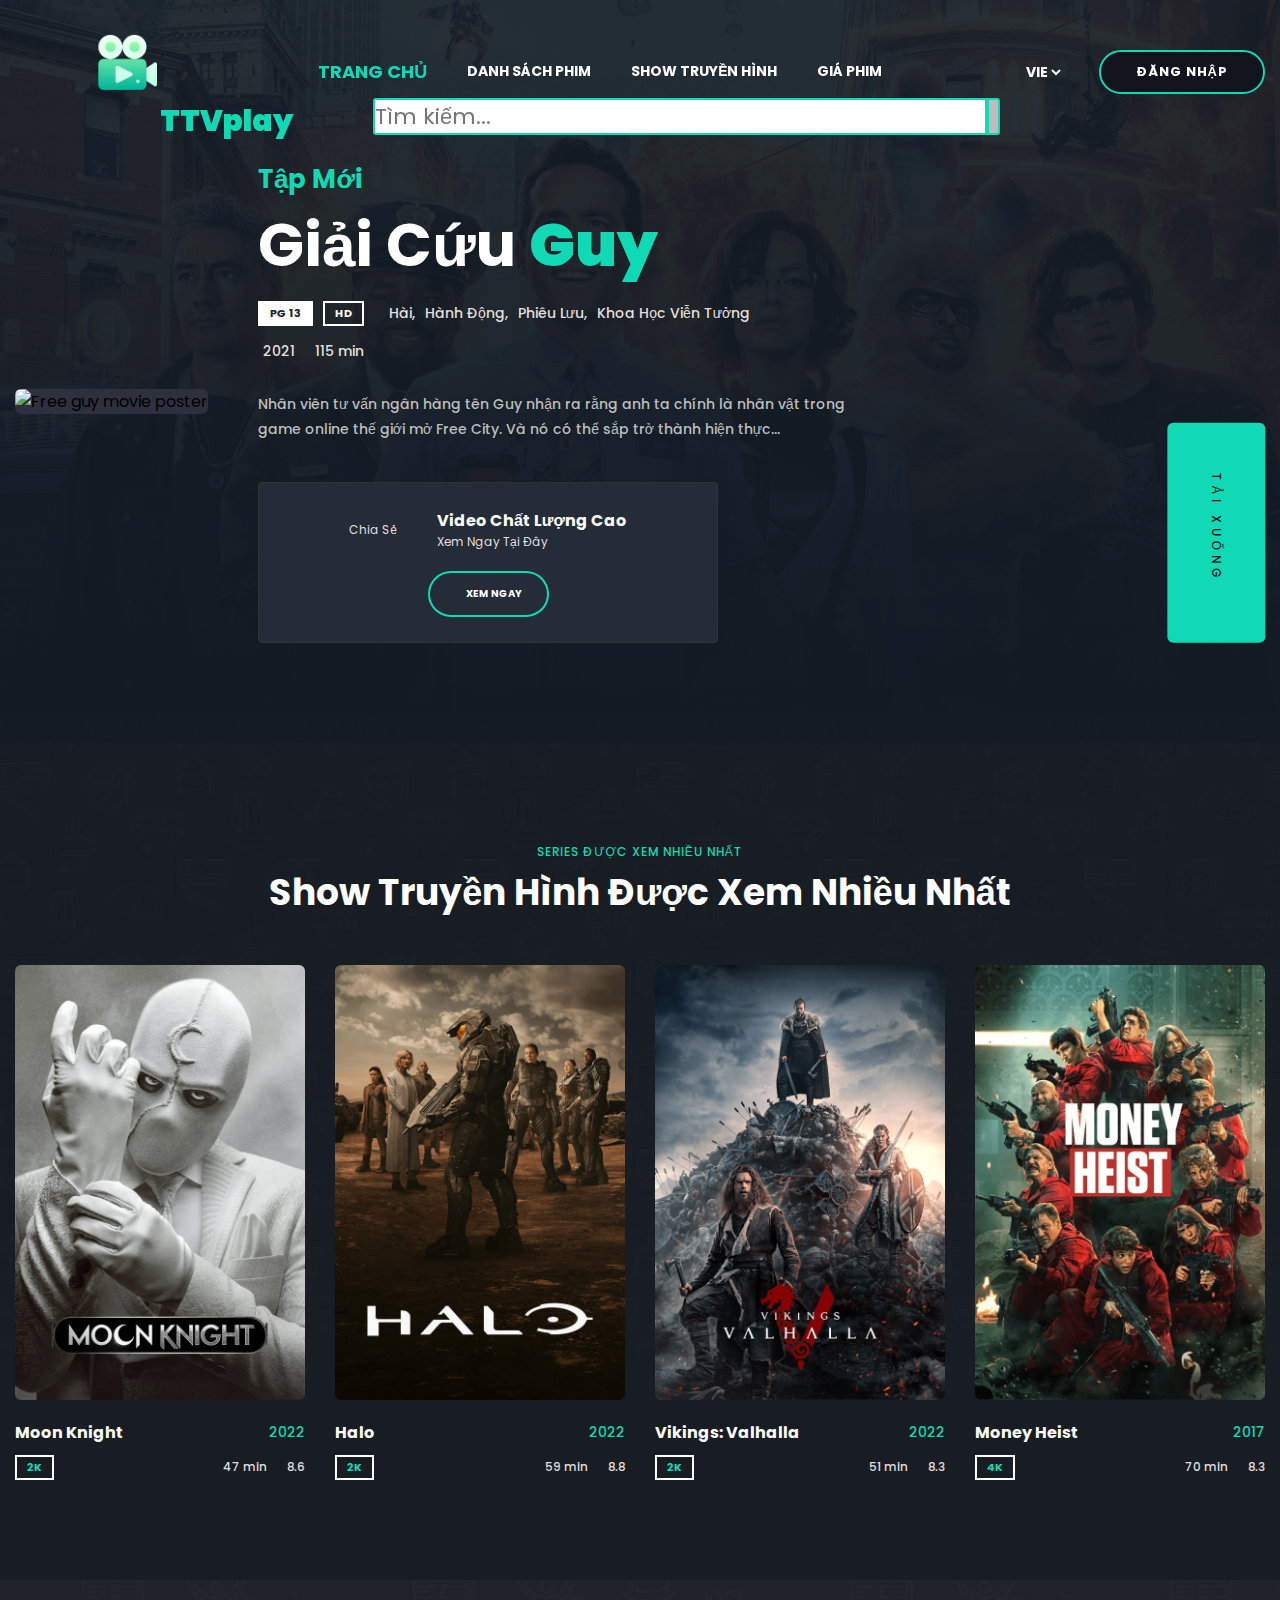
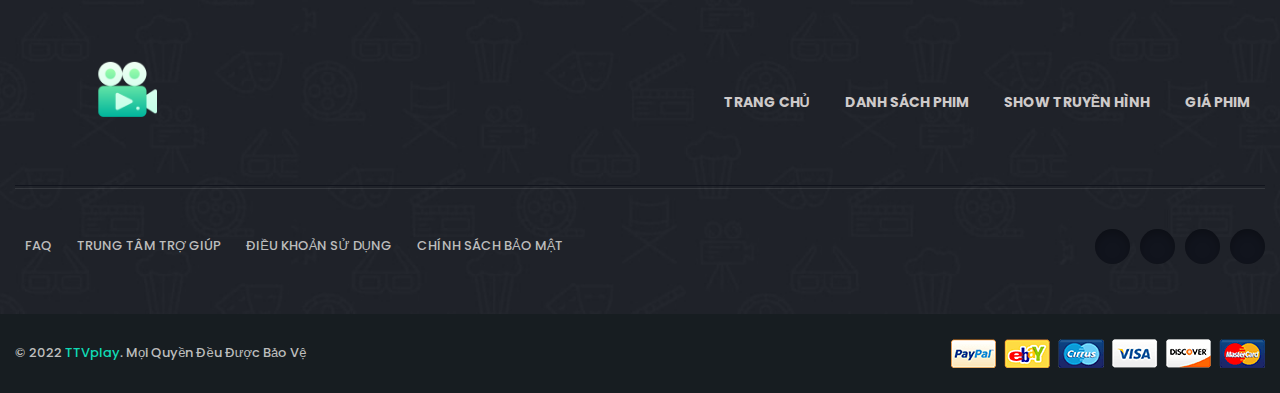
==== commit 1a623192: "them video trailer" ====
--- a/movie-details.html
+++ b/movie-details.html
@@ -236,12 +236,13 @@
 
                 <p class="text">Xem Ngay Tại Đây</p>
               </div>
-
-              <button class="btn btn-primary">
-                <ion-icon name="play"></ion-icon>
-
-                <span>Xem Ngay</span>
-              </button>
+              <a href="video.html">
+                <button class="btn btn-primary">
+                  <ion-icon name="play"></ion-icon>
+  
+                  <span>Xem Ngay</span>
+                </button>
+              </a>
 
             </div>
 
--- a/assets/css/style.css
+++ b/assets/css/style.css
@@ -703,7 +703,7 @@
 \*-----------------------------------*/
 
 .service {
-  background: url("../images/service-bg.jpg") no-repeat;
+  background: url("../images/index-images/service-bg.jpg") no-repeat;
   background-size: cover;
   background-position: center;
   padding-block: var(--section-padding);
@@ -808,7 +808,7 @@
 \*-----------------------------------*/
 
 .top-rated {
-  background: url("../images/top-rated-bg.jpg") no-repeat;
+  background: url("../images/index-images/top-rated-bg.jpg") no-repeat;
   background-size: cover;
   background-position: center;
   padding-block: var(--section-padding);
@@ -862,7 +862,7 @@
 \*-----------------------------------*/
 
 .tv-series {
-  background: url("../images/tv-series-bg.jpg") no-repeat;
+  background: url("../images/index-images/tv-series-bg.jpg") no-repeat;
   background-size: cover;
   background-position: center;
   padding-block: var(--section-padding);
@@ -1232,6 +1232,24 @@
 
 .download-btn ion-icon { font-size: 16px; }
 
+/* 
+trailer-player */
+
+
+.video-wrapper
+{
+  margin: 300px 100px auto;
+  width: 90%;
+
+}
+
+.video-trailer
+{
+  margin-top: 50px;
+  width: 100%;
+  height: 100%;
+}
+
 
 
 
@@ -1773,7 +1791,7 @@
 
 
 .domestic{
-  margin-top: 200px;
+  margin-top: 0px;
   margin-bottom: 100px;
 }
 
@@ -1891,9 +1909,27 @@
  }
 
 
-/* TVSHOWS-DETAILS
- */
-
+ .TV-shows-title { 
+  margin-left: 0% ;
+  line-height: 100px;
+}
+
+.TV-shows-title > strong { color: var(--mauChinh); }
+
+
+ .TV-shows {
+  background: linear-gradient(to bottom,rgba(18, 16, 16, 30%),var(--xanhHoiDen)), url("../images/TV-shows-images/TV-bg.jpg");;
+  background-size: cover;
+  background-position: center;
+  min-height: 500px;
+  height: 100vh;
+  max-height: 1000px;
+  display: flex;
+  justify-content: flex-start;
+  align-items: center;
+  padding-block: var(--section-padding);
+  padding-top: 200px;
+}
 
 
  /* PRICING */
@@ -1911,7 +1947,7 @@
   padding-top: 200px;
 }
 
-.pricing-content { margin-top: 40px; }
+.pricing-content .TV-shows-content { margin-top: 40px; }
 
 .pricing-subtitle {
   color: var(--mauChinh);
